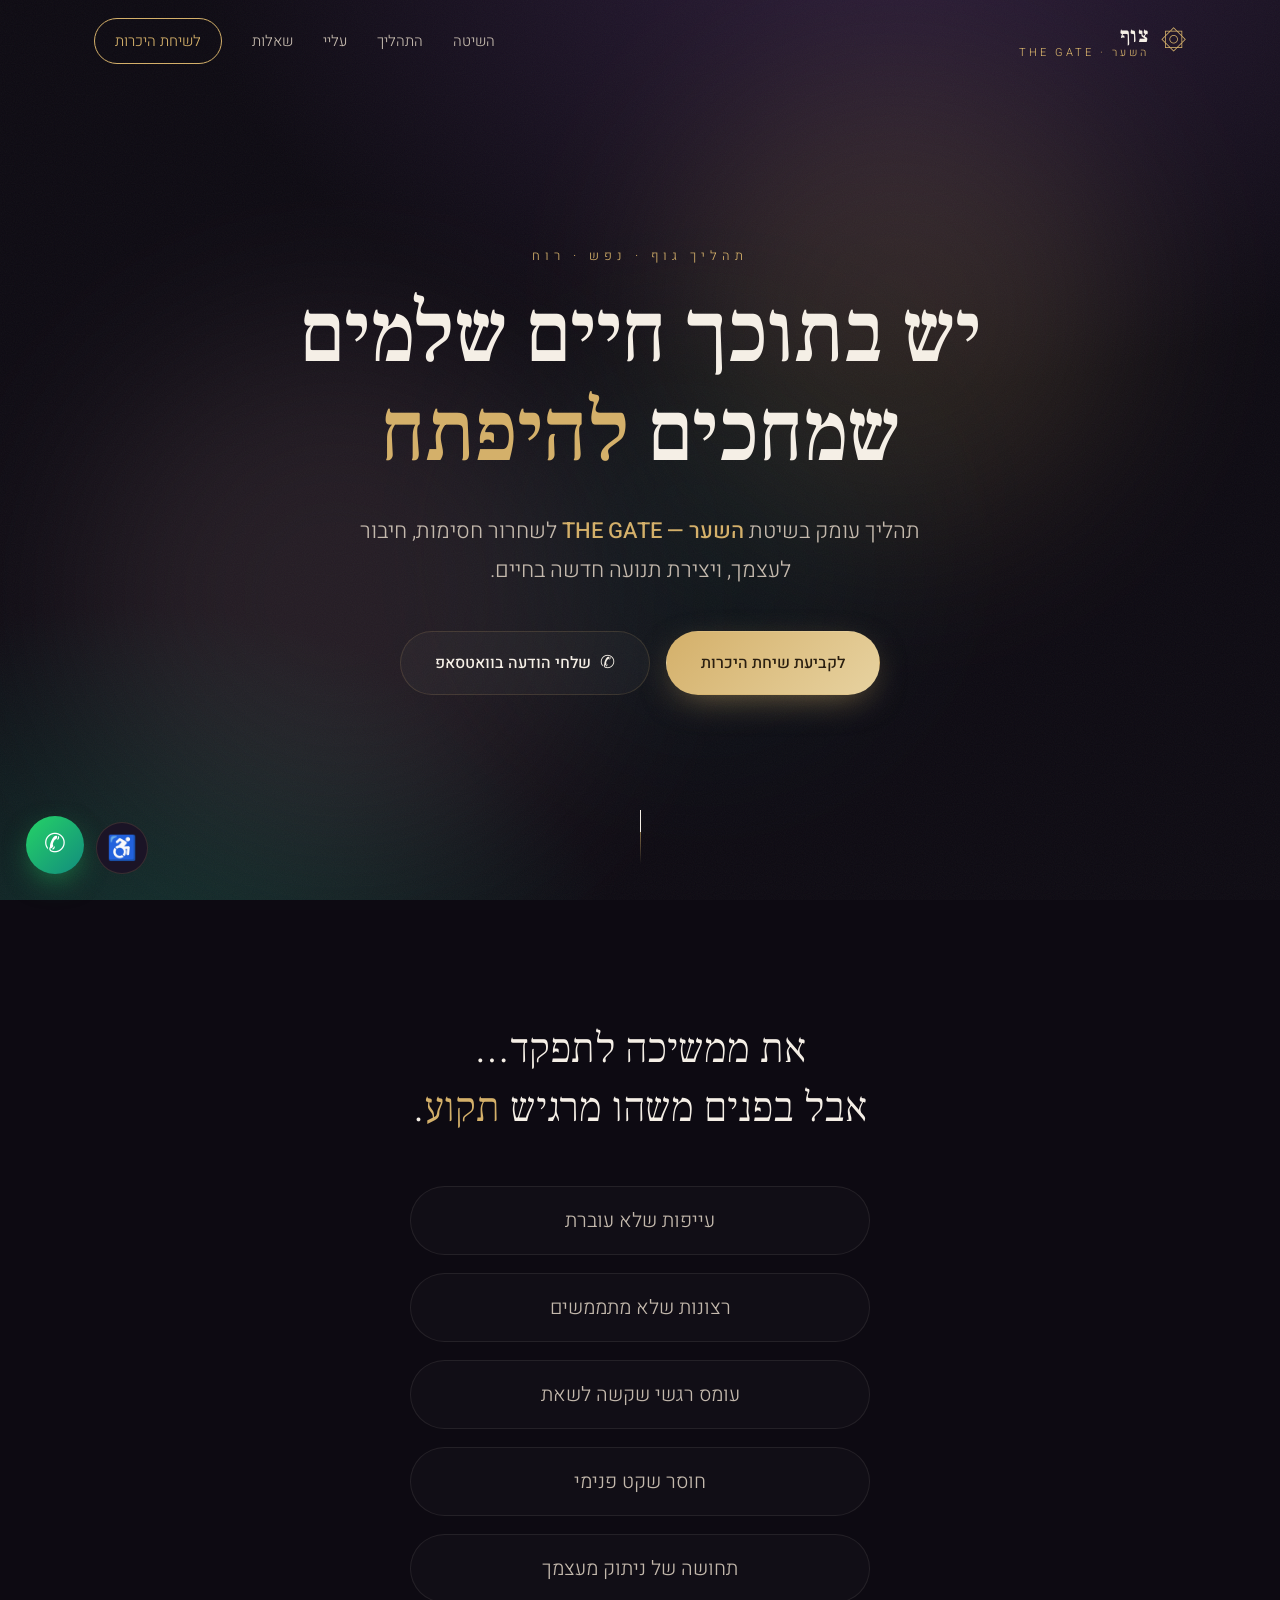
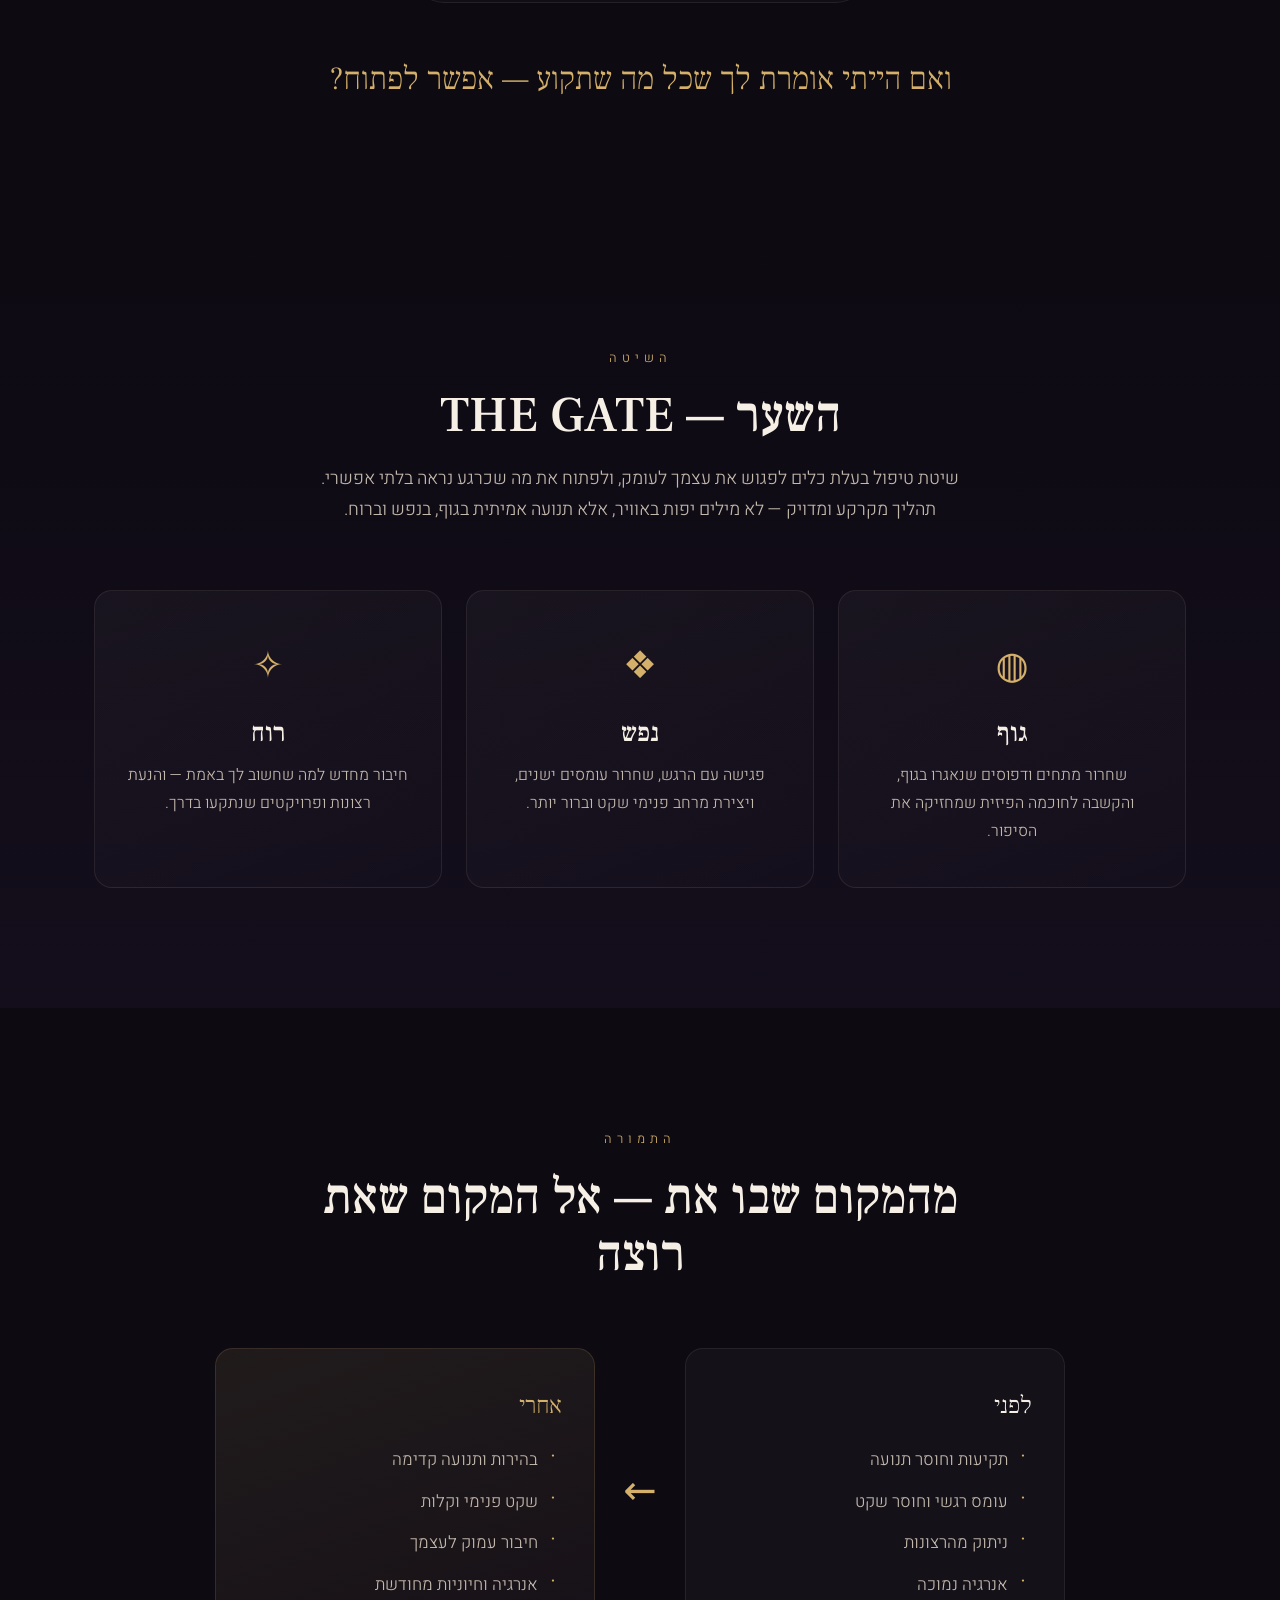
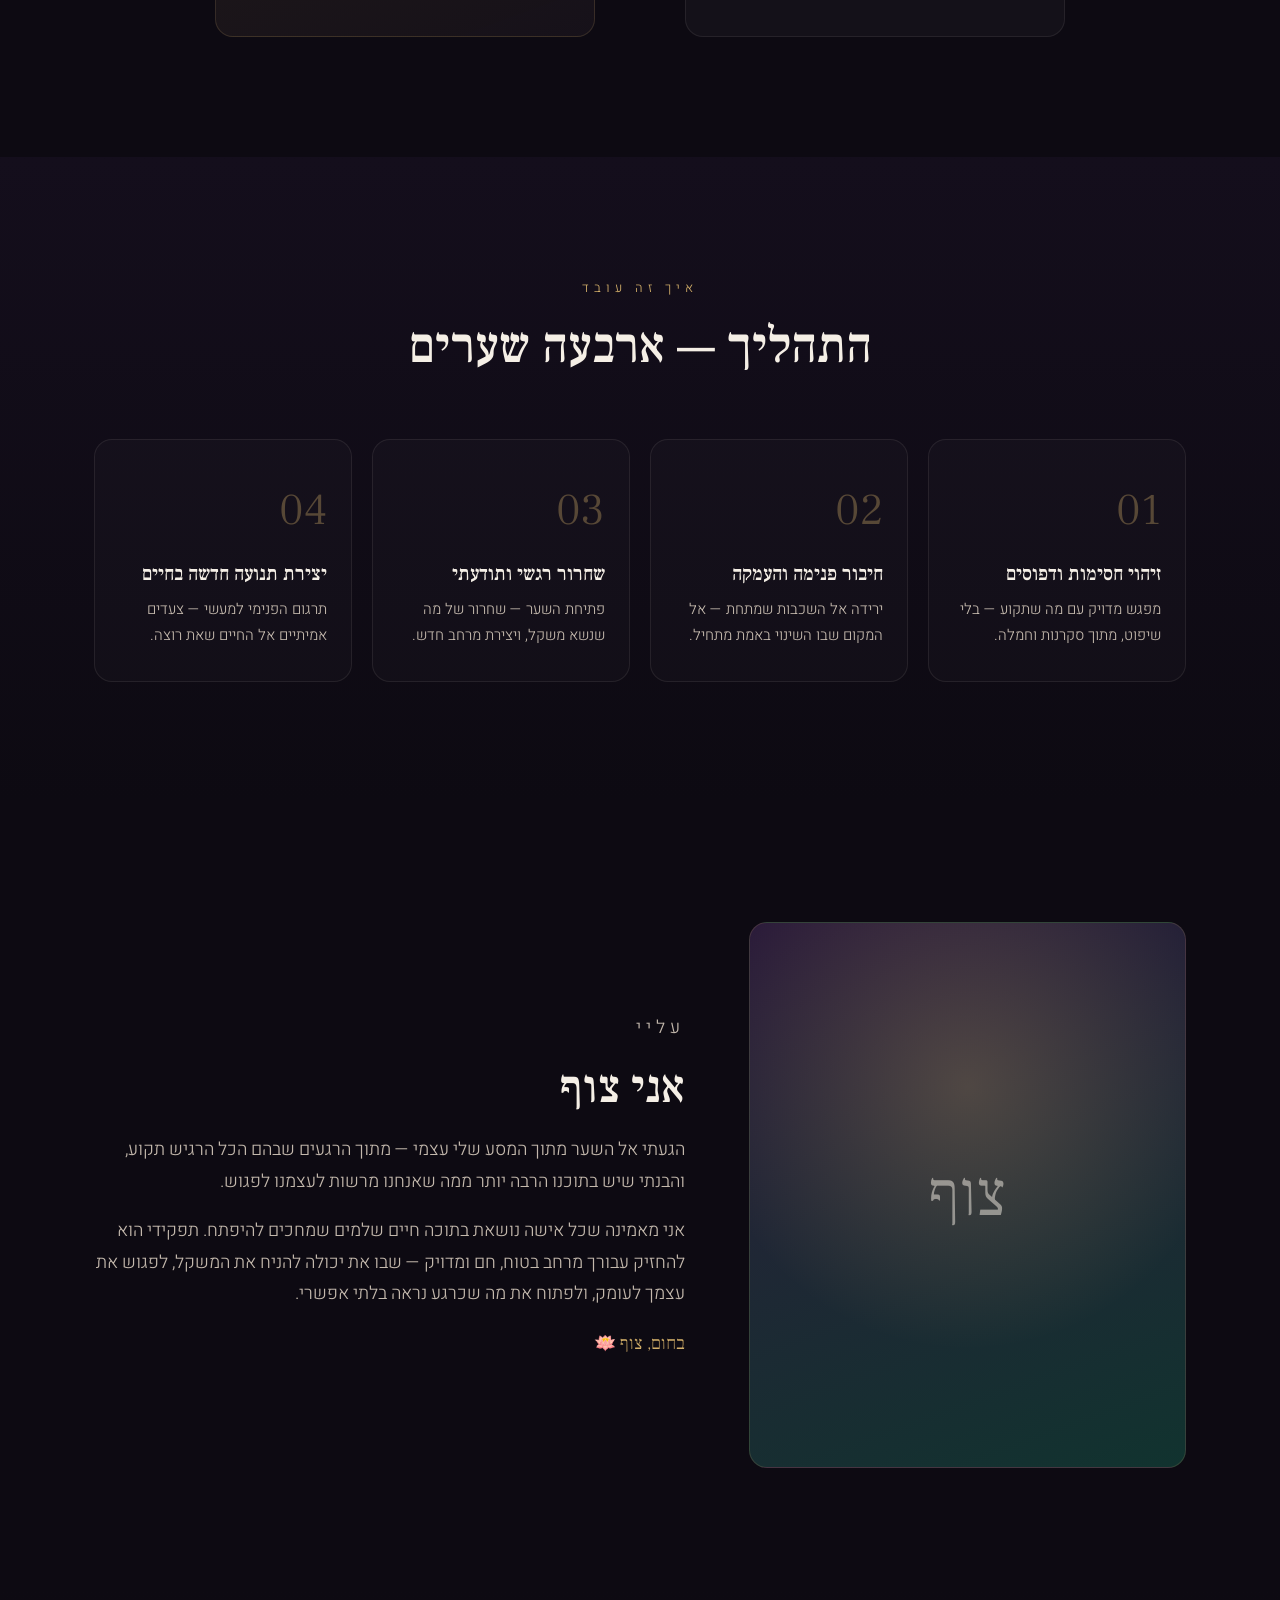
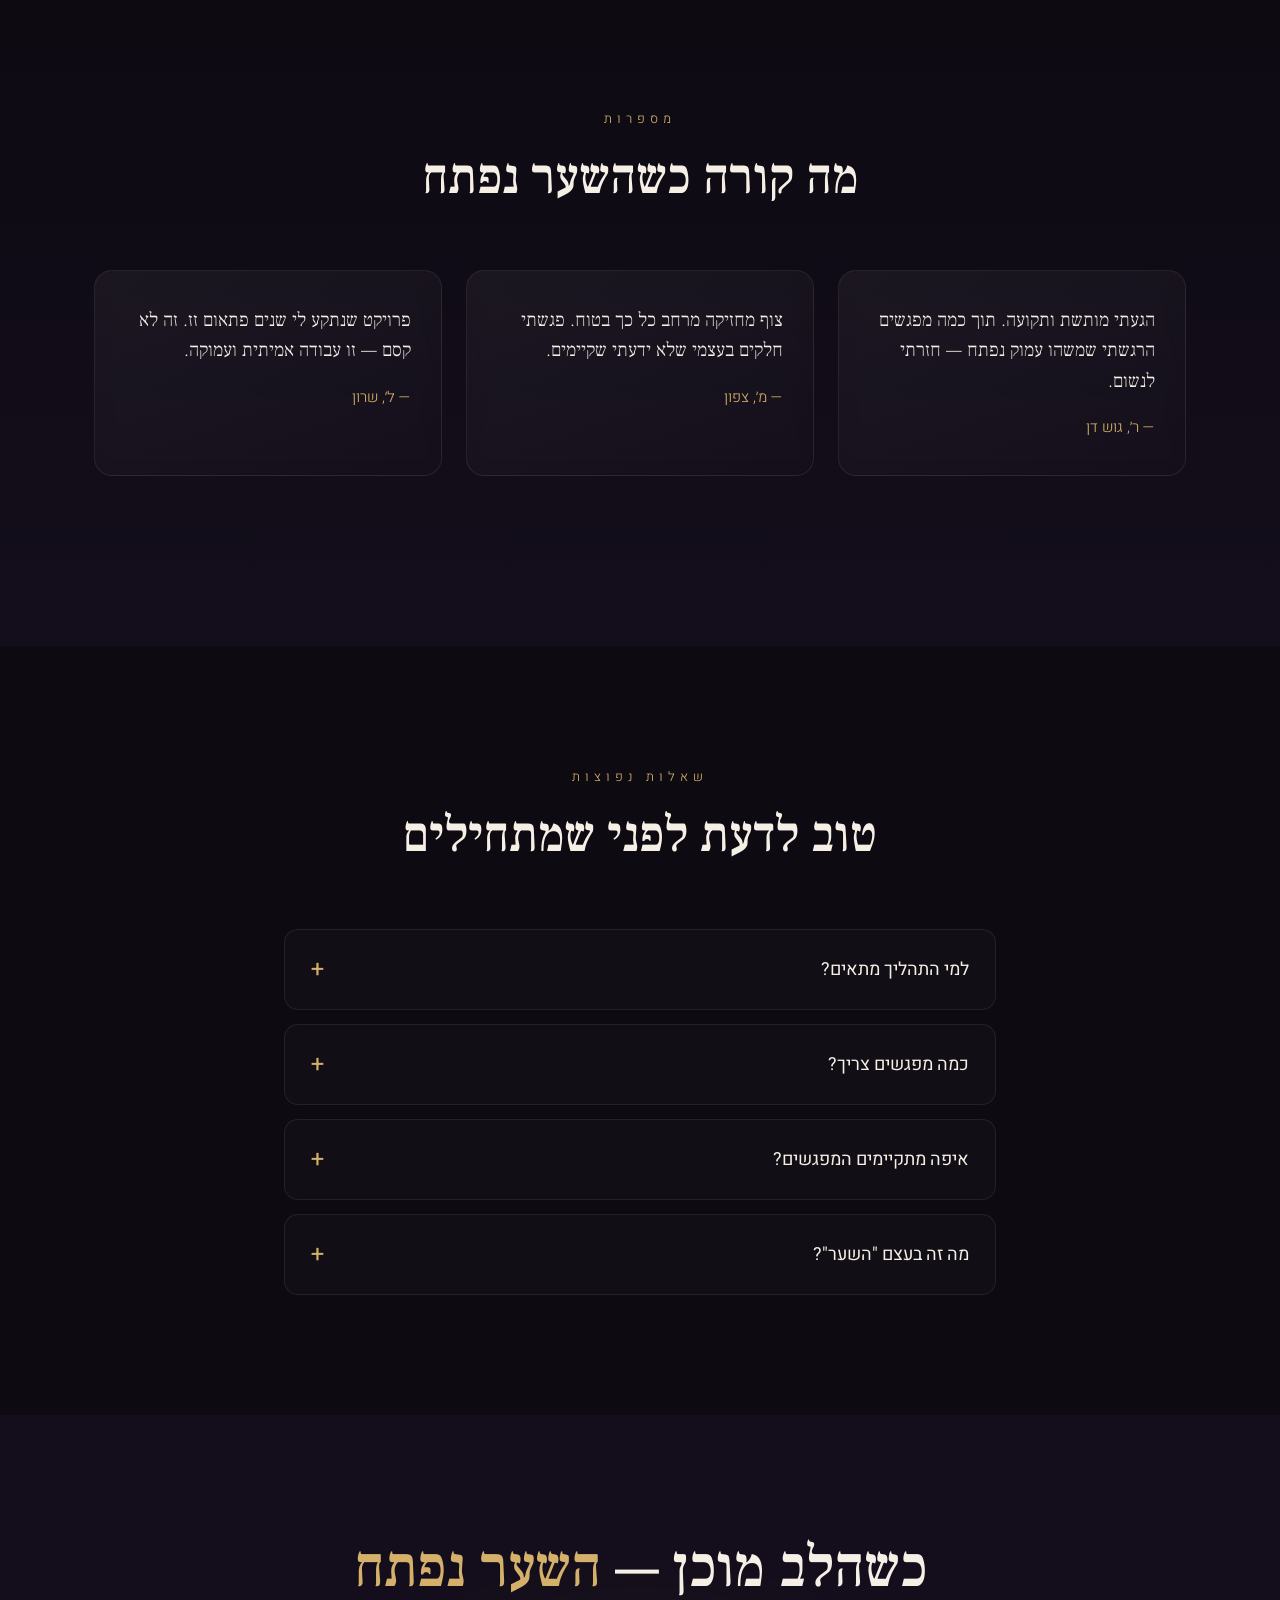
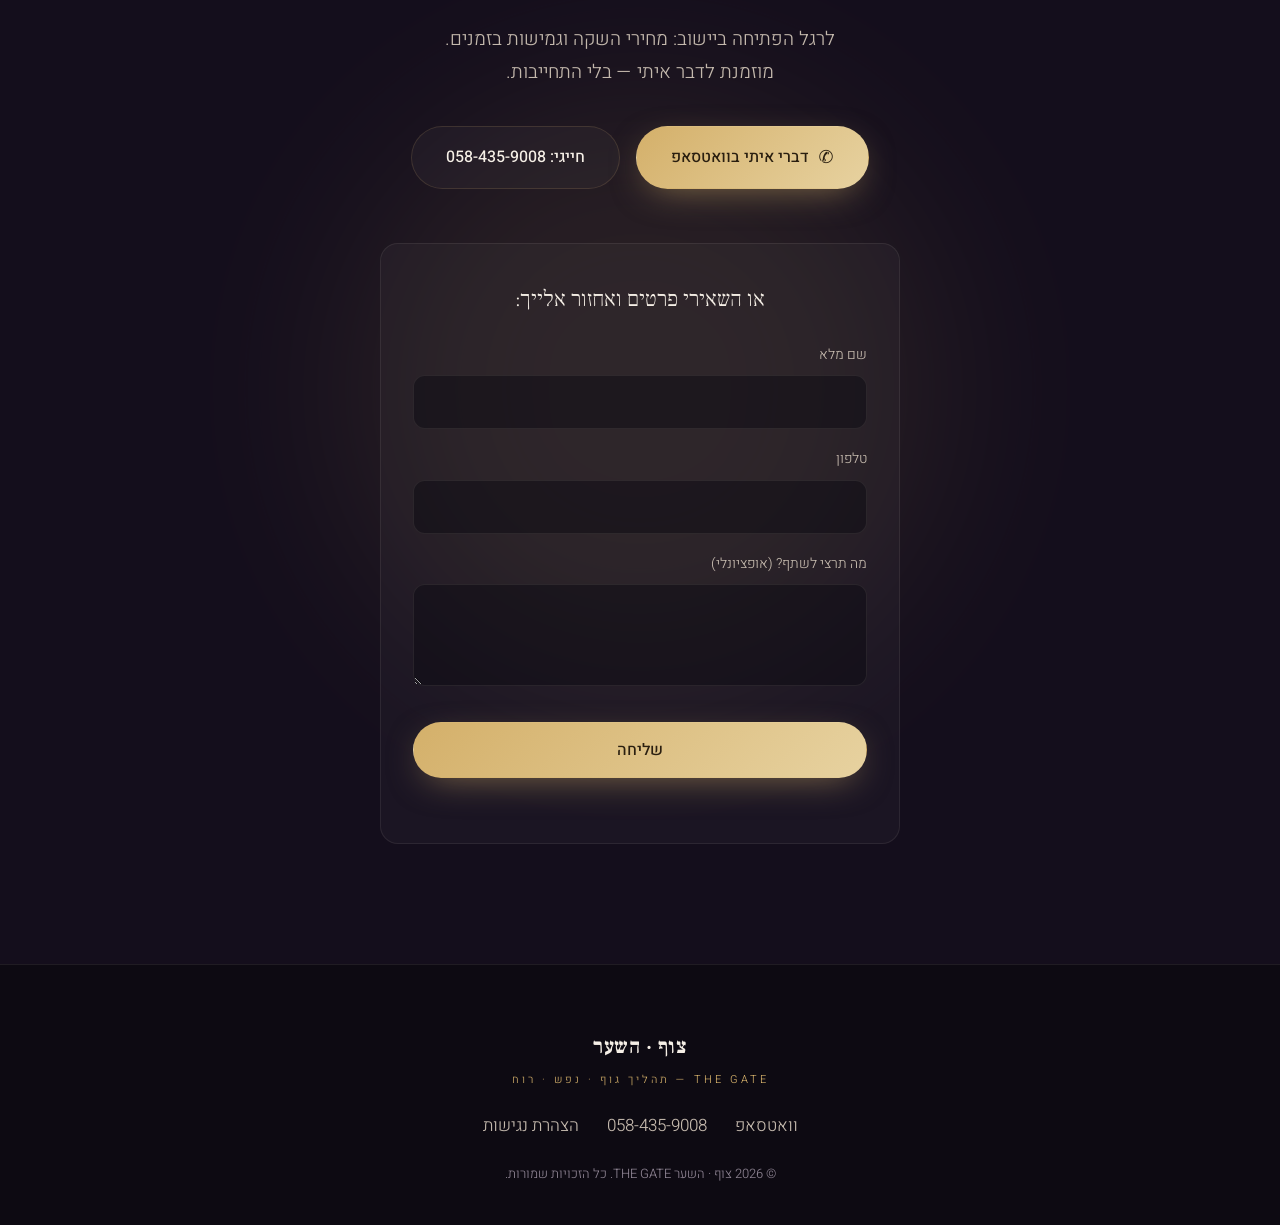
==== index.html @ a44d8801 "Initial site: צוף · השער THE GATE landing page" ====
<!DOCTYPE html>
<html lang="he" dir="rtl">
<head>
  <meta charset="UTF-8" />
  <meta name="viewport" content="width=device-width, initial-scale=1.0" />
  <title>צוף · השער THE GATE — תהליך גוף־נפש־רוח לשחרור חסימות</title>
  <meta name="description" content="צוף — מטפלת בשיטת השער THE GATE. תהליך גוף־נפש־רוח לשחרור חסימות, חיבור לעצמך ויצירת תנועה חדשה בחיים. לקביעת שיחת היכרות." />
  <meta name="theme-color" content="#0f0b14" />

  <!-- Open Graph -->
  <meta property="og:type" content="website" />
  <meta property="og:title" content="צוף · השער THE GATE" />
  <meta property="og:description" content="תהליך גוף־נפש־רוח לשחרור חסימות וחיבור לעצמך. שיטת השער THE GATE." />
  <meta property="og:locale" content="he_IL" />

  <!-- Fonts -->
  <link rel="preconnect" href="https://fonts.googleapis.com" />
  <link rel="preconnect" href="https://fonts.gstatic.com" crossorigin />
  <link href="https://fonts.googleapis.com/css2?family=Frank+Ruhl+Libre:wght@400;500;700;900&family=Heebo:wght@300;400;500;700&display=swap" rel="stylesheet" />

  <link rel="stylesheet" href="styles.css" />
</head>
<body>

  <!-- ===== Skip link (a11y) ===== -->
  <a href="#main" class="skip-link">דלג לתוכן הראשי</a>

  <!-- ===== Scroll progress ===== -->
  <div class="scroll-progress" id="scrollProgress" aria-hidden="true"></div>

  <!-- ===== Header ===== -->
  <header class="site-header" id="siteHeader">
    <div class="container header-inner">
      <a href="#hero" class="brand" aria-label="צוף · השער">
        <span class="brand-mark" aria-hidden="true">۞</span>
        <span class="brand-text">
          <span class="brand-name">צוף</span>
          <span class="brand-sub">השער · THE GATE</span>
        </span>
      </a>
      <nav class="main-nav" aria-label="ניווט ראשי">
        <a href="#method">השיטה</a>
        <a href="#process">התהליך</a>
        <a href="#about">עליי</a>
        <a href="#faq">שאלות</a>
        <a href="#contact" class="nav-cta">לשיחת היכרות</a>
      </nav>
    </div>
  </header>

  <main id="main">

    <!-- ===== 1. HERO ===== -->
    <section class="hero" id="hero">
      <div class="hero-bg" aria-hidden="true">
        <div class="glow glow-a"></div>
        <div class="glow glow-b"></div>
        <div class="glow glow-c"></div>
        <div class="grain"></div>
      </div>
      <div class="container hero-inner">
        <p class="eyebrow reveal">תהליך גוף · נפש · רוח</p>
        <h1 class="hero-title reveal" data-delay="1">
          יש בתוכך חיים שלמים<br />שמחכים <span class="accent">להיפתח</span>
        </h1>
        <p class="hero-sub reveal" data-delay="2">
          תהליך עומק בשיטת <strong>השער — THE GATE</strong>
          לשחרור חסימות, חיבור לעצמך, ויצירת תנועה חדשה בחיים.
        </p>
        <div class="hero-cta reveal" data-delay="3">
          <a href="#contact" class="btn btn-primary">לקביעת שיחת היכרות</a>
          <a href="https://wa.me/972584359008?text=%D7%94%D7%99%D7%99%20%D7%A6%D7%95%D7%A3%2C%20%D7%94%D7%92%D7%A2%D7%AA%D7%99%20%D7%93%D7%A8%D7%9A%20%D7%94%D7%90%D7%AA%D7%A8%20%D7%95%D7%90%D7%A9%D7%9E%D7%97%20%D7%9C%D7%A9%D7%9E%D7%95%D7%A2%20%D7%A2%D7%95%D7%93" class="btn btn-ghost" target="_blank" rel="noopener" aria-label="שליחת הודעה בוואטסאפ">
            <span class="wa-ico" aria-hidden="true">✆</span> שלחי הודעה בוואטסאפ
          </a>
        </div>
      </div>
      <a href="#pain" class="scroll-indicator reveal" data-delay="4" aria-label="גלול למטה">
        <span class="scroll-line"></span>
      </a>
    </section>

    <!-- ===== 2. EMOTIONAL PAIN ===== -->
    <section class="section pain" id="pain">
      <div class="container narrow">
        <p class="lead reveal">את ממשיכה לתפקד…<br />אבל בפנים משהו מרגיש <span class="accent">תקוע</span>.</p>
        <ul class="pain-list">
          <li class="reveal">עייפות שלא עוברת</li>
          <li class="reveal" data-delay="1">רצונות שלא מתממשים</li>
          <li class="reveal" data-delay="2">עומס רגשי שקשה לשאת</li>
          <li class="reveal" data-delay="3">חוסר שקט פנימי</li>
          <li class="reveal" data-delay="4">תחושה של ניתוק מעצמך</li>
        </ul>
        <p class="pain-turn reveal">
          ואם הייתי אומרת לך שכל מה שתקוע — אפשר לפתוח?
        </p>
      </div>
    </section>

    <!-- ===== 3. ABOUT THE METHOD ===== -->
    <section class="section method" id="method">
      <div class="container">
        <header class="section-head reveal">
          <p class="eyebrow">השיטה</p>
          <h2>השער — THE GATE</h2>
          <p class="section-intro">
            שיטת טיפול בעלת כלים לפגוש את עצמך לעומק, ולפתוח את מה שכרגע נראה בלתי אפשרי.
            תהליך מקרקע ומדויק — לא מילים יפות באוויר, אלא תנועה אמיתית בגוף, בנפש וברוח.
          </p>
        </header>
        <div class="cards">
          <article class="card reveal">
            <span class="card-ico" aria-hidden="true">◍</span>
            <h3>גוף</h3>
            <p>שחרור מתחים ודפוסים שנאגרו בגוף, והקשבה לחוכמה הפיזית שמחזיקה את הסיפור.</p>
          </article>
          <article class="card reveal" data-delay="1">
            <span class="card-ico" aria-hidden="true">❖</span>
            <h3>נפש</h3>
            <p>פגישה עם הרגש, שחרור עומסים ישנים, ויצירת מרחב פנימי שקט וברור יותר.</p>
          </article>
          <article class="card reveal" data-delay="2">
            <span class="card-ico" aria-hidden="true">✧</span>
            <h3>רוח</h3>
            <p>חיבור מחדש למה שחשוב לך באמת — והנעת רצונות ופרויקטים שנתקעו בדרך.</p>
          </article>
        </div>
      </div>
    </section>

    <!-- ===== 4. TRANSFORMATION ===== -->
    <section class="section transform" id="transform">
      <div class="container">
        <header class="section-head reveal">
          <p class="eyebrow">התמורה</p>
          <h2>מהמקום שבו את — אל המקום שאת רוצה</h2>
        </header>
        <div class="transform-grid">
          <div class="t-col t-before reveal">
            <p class="t-label">לפני</p>
            <ul>
              <li>תקיעות וחוסר תנועה</li>
              <li>עומס רגשי וחוסר שקט</li>
              <li>ניתוק מהרצונות</li>
              <li>אנרגיה נמוכה</li>
            </ul>
          </div>
          <div class="t-arrow reveal" data-delay="1" aria-hidden="true">←</div>
          <div class="t-col t-after reveal" data-delay="2">
            <p class="t-label">אחרי</p>
            <ul>
              <li>בהירות ותנועה קדימה</li>
              <li>שקט פנימי וקלות</li>
              <li>חיבור עמוק לעצמך</li>
              <li>אנרגיה וחיוניות מחודשת</li>
            </ul>
          </div>
        </div>
      </div>
    </section>

    <!-- ===== 5. PROCESS ===== -->
    <section class="section process" id="process">
      <div class="container">
        <header class="section-head reveal">
          <p class="eyebrow">איך זה עובד</p>
          <h2>התהליך — ארבעה שערים</h2>
        </header>
        <ol class="timeline">
          <li class="reveal">
            <span class="step-num">01</span>
            <h3>זיהוי חסימות ודפוסים</h3>
            <p>מפגש מדויק עם מה שתקוע — בלי שיפוט, מתוך סקרנות וחמלה.</p>
          </li>
          <li class="reveal" data-delay="1">
            <span class="step-num">02</span>
            <h3>חיבור פנימה והעמקה</h3>
            <p>ירידה אל השכבות שמתחת — אל המקום שבו השינוי באמת מתחיל.</p>
          </li>
          <li class="reveal" data-delay="2">
            <span class="step-num">03</span>
            <h3>שחרור רגשי ותודעתי</h3>
            <p>פתיחת השער — שחרור של מה שנשא משקל, ויצירת מרחב חדש.</p>
          </li>
          <li class="reveal" data-delay="3">
            <span class="step-num">04</span>
            <h3>יצירת תנועה חדשה בחיים</h3>
            <p>תרגום הפנימי למעשי — צעדים אמיתיים אל החיים שאת רוצה.</p>
          </li>
        </ol>
      </div>
    </section>

    <!-- ===== 6. ABOUT TZUF ===== -->
    <section class="section about" id="about">
      <div class="container about-inner">
        <div class="about-portrait reveal" aria-hidden="true">
          <!-- TODO: החליפי בתמונה אמיתית של צוף — assets/tzuf.jpg -->
          <div class="portrait-frame">
            <span class="portrait-mark">צוף</span>
          </div>
        </div>
        <div class="about-text reveal" data-delay="1">
          <p class="eyebrow">עליי</p>
          <h2>אני צוף</h2>
          <p>
            הגעתי אל השער מתוך המסע שלי עצמי — מתוך הרגעים שבהם הכל הרגיש תקוע,
            והבנתי שיש בתוכנו הרבה יותר ממה שאנחנו מרשות לעצמנו לפגוש.
          </p>
          <p>
            אני מאמינה שכל אישה נושאת בתוכה חיים שלמים שמחכים להיפתח. תפקידי הוא
            להחזיק עבורך מרחב בטוח, חם ומדויק — שבו את יכולה להניח את המשקל,
            לפגוש את עצמך לעומק, ולפתוח את מה שכרגע נראה בלתי אפשרי.
          </p>
          <p class="about-sign">בחום, צוף 🪷</p>
        </div>
      </div>
    </section>

    <!-- ===== 7. TESTIMONIALS ===== -->
    <section class="section testimonials" id="testimonials">
      <div class="container">
        <header class="section-head reveal">
          <p class="eyebrow">מספרות</p>
          <h2>מה קורה כשהשער נפתח</h2>
        </header>
        <div class="quotes">
          <figure class="quote reveal">
            <blockquote>הגעתי מותשת ותקועה. תוך כמה מפגשים הרגשתי שמשהו עמוק נפתח — חזרתי לנשום.</blockquote>
            <figcaption>— ר׳, גוש דן</figcaption>
          </figure>
          <figure class="quote reveal" data-delay="1">
            <blockquote>צוף מחזיקה מרחב כל כך בטוח. פגשתי חלקים בעצמי שלא ידעתי שקיימים.</blockquote>
            <figcaption>— מ׳, צפון</figcaption>
          </figure>
          <figure class="quote reveal" data-delay="2">
            <blockquote>פרויקט שנתקע לי שנים פתאום זז. זה לא קסם — זו עבודה אמיתית ועמוקה.</blockquote>
            <figcaption>— ל׳, שרון</figcaption>
          </figure>
        </div>
        <p class="quotes-note reveal">* המלצות לדוגמה — יוחלפו בהמלצות אמיתיות של מטופלות.</p>
      </div>
    </section>

    <!-- ===== 8. FAQ ===== -->
    <section class="section faq" id="faq">
      <div class="container narrow">
        <header class="section-head reveal">
          <p class="eyebrow">שאלות נפוצות</p>
          <h2>טוב לדעת לפני שמתחילים</h2>
        </header>
        <div class="accordion">
          <div class="acc-item reveal">
            <button class="acc-head" aria-expanded="false">
              <span>למי התהליך מתאים?</span><span class="acc-ico" aria-hidden="true">+</span>
            </button>
            <div class="acc-body"><p>לכל אישה שמרגישה תקועה, עייפה או מנותקת מעצמה, ומבקשת תנועה אמיתית — בלי קשר לניסיון קודם בטיפול.</p></div>
          </div>
          <div class="acc-item reveal" data-delay="1">
            <button class="acc-head" aria-expanded="false">
              <span>כמה מפגשים צריך?</span><span class="acc-ico" aria-hidden="true">+</span>
            </button>
            <div class="acc-body"><p>זה אישי. נתחיל בשיחת היכרות, ונבנה יחד תהליך שמתאים בדיוק לך — לקצב שלך ולמה שאת מביאה.</p></div>
          </div>
          <div class="acc-item reveal" data-delay="2">
            <button class="acc-head" aria-expanded="false">
              <span>איפה מתקיימים המפגשים?</span><span class="acc-ico" aria-hidden="true">+</span>
            </button>
            <div class="acc-body"><p>המפגשים מתקיימים במרחב מוגן ונעים. לרגל הפתיחה ביישוב — מחירי השקה וגמישות בזמנים. דברי איתי לפרטים.</p></div>
          </div>
          <div class="acc-item reveal" data-delay="3">
            <button class="acc-head" aria-expanded="false">
              <span>מה זה בעצם "השער"?</span><span class="acc-ico" aria-hidden="true">+</span>
            </button>
            <div class="acc-body"><p>שיטה משולבת גוף־נפש־רוח, עם כלים לשחרור חסימות ולחיבור עמוק לעצמך. תהליך מקרקע — לא רוחניות מרחפת, אלא עבודה אמיתית.</p></div>
          </div>
        </div>
      </div>
    </section>

    <!-- ===== 9. FINAL CTA + CONTACT ===== -->
    <section class="section final-cta" id="contact">
      <div class="cta-bg" aria-hidden="true"><div class="glow glow-d"></div></div>
      <div class="container narrow cta-inner">
        <h2 class="reveal">כשהלב מוכן — <span class="accent">השער נפתח</span></h2>
        <p class="reveal" data-delay="1">
          לרגל הפתיחה ביישוב: מחירי השקה וגמישות בזמנים.<br />מוזמנת לדבר איתי — בלי התחייבות.
        </p>

        <div class="cta-actions reveal" data-delay="2">
          <a href="https://wa.me/972584359008?text=%D7%94%D7%99%D7%99%20%D7%A6%D7%95%D7%A3%2C%20%D7%90%D7%A9%D7%9E%D7%97%20%D7%9C%D7%A9%D7%9E%D7%95%D7%A2%20%D7%A2%D7%95%D7%93%20%D7%A2%D7%9C%20%D7%94%D7%AA%D7%94%D7%9C%D7%99%D7%9A" class="btn btn-primary" target="_blank" rel="noopener">
            <span class="wa-ico" aria-hidden="true">✆</span> דברי איתי בוואטסאפ
          </a>
          <a href="tel:+972584359008" class="btn btn-ghost">חייגי: 058-435-9008</a>
        </div>

        <form class="contact-form reveal" data-delay="3" id="contactForm"
              action="https://formspree.io/f/REPLACE_WITH_FORM_ID" method="POST">
          <p class="form-title">או השאירי פרטים ואחזור אלייך:</p>
          <div class="field">
            <label for="cf-name">שם מלא</label>
            <input type="text" id="cf-name" name="name" required autocomplete="name" />
          </div>
          <div class="field">
            <label for="cf-phone">טלפון</label>
            <input type="tel" id="cf-phone" name="phone" required autocomplete="tel" inputmode="tel" />
          </div>
          <div class="field">
            <label for="cf-msg">מה תרצי לשתף? (אופציונלי)</label>
            <textarea id="cf-msg" name="message" rows="3"></textarea>
          </div>
          <input type="hidden" name="_subject" value="פנייה חדשה מאתר השער · THE GATE" />
          <button type="submit" class="btn btn-primary btn-block">שליחה</button>
          <p class="form-status" id="formStatus" role="status" aria-live="polite"></p>
        </form>
      </div>
    </section>

  </main>

  <!-- ===== 10. FOOTER ===== -->
  <footer class="site-footer">
    <div class="container footer-inner">
      <div class="footer-brand">
        <span class="brand-name">צוף · השער</span>
        <span class="brand-sub">THE GATE — תהליך גוף · נפש · רוח</span>
      </div>
      <div class="footer-links">
        <a href="https://wa.me/972584359008" target="_blank" rel="noopener">וואטסאפ</a>
        <a href="tel:+972584359008">058-435-9008</a>
        <a href="accessibility.html">הצהרת נגישות</a>
      </div>
      <p class="footer-copy">© <span id="year"></span> צוף · השער THE GATE. כל הזכויות שמורות.</p>
    </div>
  </footer>

  <!-- ===== Floating WhatsApp ===== -->
  <a href="https://wa.me/972584359008?text=%D7%94%D7%99%D7%99%20%D7%A6%D7%95%D7%A3" class="wa-float" target="_blank" rel="noopener" aria-label="שליחת הודעה בוואטסאפ">
    <span aria-hidden="true">✆</span>
  </a>

  <!-- ===== Accessibility widget ===== -->
  <button class="a11y-toggle" id="a11yToggle" aria-label="פתיחת תפריט נגישות" aria-expanded="false">
    <span aria-hidden="true">♿</span>
  </button>
  <div class="a11y-panel" id="a11yPanel" role="dialog" aria-label="תפריט נגישות" aria-modal="false" hidden>
    <h2 class="a11y-title">תפריט נגישות</h2>
    <div class="a11y-grid">
      <button data-a11y="font-up">הגדלת טקסט A+</button>
      <button data-a11y="font-down">הקטנת טקסט A-</button>
      <button data-a11y="contrast">ניגודיות גבוהה</button>
      <button data-a11y="links">הדגשת קישורים</button>
      <button data-a11y="readable">גופן קריא</button>
      <button data-a11y="stop-motion">עצירת אנימציות</button>
      <button data-a11y="reset" class="a11y-reset">איפוס</button>
    </div>
    <a href="accessibility.html" class="a11y-statement">להצהרת הנגישות המלאה →</a>
  </div>

  <script src="script.js" defer></script>
</body>
</html>
---- styles.css ----
/* ============================================================
   צוף · השער THE GATE — Premium feminine deep luxury
   ============================================================ */

:root {
  /* Deep calming palette */
  --bg-0: #0d0a12;
  --bg-1: #140e1c;
  --bg-2: #1b1426;
  --plum: #2c1c3a;
  --teal: #11332f;
  --teal-2: #1a4a43;
  --gold: #d4b06a;
  --gold-soft: #e7d2a0;
  --rose: #c9a0a6;
  --cream: #f5efe6;
  --cream-dim: #c4b9ad;
  --muted: #8d8392;
  --line: rgba(212, 176, 106, .16);
  --line-soft: rgba(245, 239, 230, .08);

  --font-display: 'Frank Ruhl Libre', Georgia, serif;
  --font-body: 'Heebo', system-ui, sans-serif;

  --maxw: 1140px;
  --radius: 18px;
  --ease: cubic-bezier(.22, .61, .36, 1);

  --fs-scale: 1; /* a11y font scaling */
}

* { margin: 0; padding: 0; box-sizing: border-box; }

html { scroll-behavior: smooth; }

body {
  font-family: var(--font-body);
  background: var(--bg-0);
  color: var(--cream);
  line-height: 1.75;
  font-size: calc(17px * var(--fs-scale));
  font-weight: 300;
  overflow-x: hidden;
  -webkit-font-smoothing: antialiased;
}

img { max-width: 100%; display: block; }
a { color: inherit; text-decoration: none; }

h1, h2, h3 { font-family: var(--font-display); font-weight: 500; line-height: 1.15; }

.container { width: 100%; max-width: var(--maxw); margin: 0 auto; padding: 0 24px; }
.container.narrow { max-width: 760px; }

.accent { color: var(--gold); }

/* ---------- Skip link ---------- */
.skip-link {
  position: fixed; right: 16px; top: -60px; z-index: 999;
  background: var(--gold); color: var(--bg-0); padding: 10px 18px;
  border-radius: 8px; font-weight: 500; transition: top .25s var(--ease);
}
.skip-link:focus { top: 16px; }

/* ---------- Scroll progress ---------- */
.scroll-progress {
  position: fixed; top: 0; right: 0; height: 3px; width: 0;
  background: linear-gradient(90deg, var(--gold), var(--rose));
  z-index: 200; transition: width .1s linear;
}

/* ---------- Header ---------- */
.site-header {
  position: fixed; inset: 0 0 auto 0; z-index: 150;
  padding: 18px 0; transition: background .4s var(--ease), padding .4s var(--ease), border-color .4s;
  border-bottom: 1px solid transparent;
}
.site-header.scrolled {
  background: rgba(13, 10, 18, .82);
  backdrop-filter: blur(14px);
  border-bottom: 1px solid var(--line-soft);
  padding: 12px 0;
}
.header-inner { display: flex; align-items: center; justify-content: space-between; }
.brand { display: flex; align-items: center; gap: 12px; }
.brand-mark { font-size: 26px; color: var(--gold); }
.brand-text { display: flex; flex-direction: column; line-height: 1.1; }
.brand-name { font-family: var(--font-display); font-size: 21px; font-weight: 700; letter-spacing: .5px; }
.brand-sub { font-size: 11px; letter-spacing: 3px; color: var(--gold); text-transform: uppercase; }
.main-nav { display: flex; align-items: center; gap: 30px; }
.main-nav a { font-size: 15px; color: var(--cream-dim); transition: color .25s; }
.main-nav a:hover { color: var(--cream); }
.main-nav .nav-cta {
  border: 1px solid var(--gold); color: var(--gold);
  padding: 9px 20px; border-radius: 100px; transition: all .3s var(--ease);
}
.main-nav .nav-cta:hover { background: var(--gold); color: var(--bg-0); }

/* ---------- Buttons ---------- */
.btn {
  display: inline-flex; align-items: center; justify-content: center; gap: 9px;
  padding: 15px 34px; border-radius: 100px; font-family: var(--font-body);
  font-size: 16px; font-weight: 500; cursor: pointer; border: 1px solid transparent;
  transition: transform .3s var(--ease), box-shadow .3s var(--ease), background .3s, color .3s;
}
.btn-primary {
  background: linear-gradient(135deg, var(--gold), var(--gold-soft));
  color: #2a1f10; box-shadow: 0 10px 36px -12px rgba(212, 176, 106, .6);
}
.btn-primary:hover { transform: translateY(-3px); box-shadow: 0 18px 46px -12px rgba(212, 176, 106, .75); }
.btn-ghost { border-color: var(--line); color: var(--cream); background: rgba(245, 239, 230, .03); }
.btn-ghost:hover { border-color: var(--gold); color: var(--gold); transform: translateY(-3px); }
.btn-block { width: 100%; margin-top: 8px; }
.wa-ico { font-size: 18px; }

/* ---------- Reveal animation ---------- */
.reveal { opacity: 0; transform: translateY(32px); transition: opacity .9s var(--ease), transform .9s var(--ease); }
.reveal.in { opacity: 1; transform: none; }
.reveal[data-delay="1"] { transition-delay: .12s; }
.reveal[data-delay="2"] { transition-delay: .24s; }
.reveal[data-delay="3"] { transition-delay: .36s; }
.reveal[data-delay="4"] { transition-delay: .48s; }

/* ---------- Sections base ---------- */
.section { padding: 120px 0; position: relative; }
.section-head { text-align: center; max-width: 680px; margin: 0 auto 64px; }
.eyebrow {
  font-size: 13px; letter-spacing: 5px; text-transform: uppercase;
  color: var(--gold); margin-bottom: 18px;
}
.section-head h2 { font-size: clamp(30px, 4.5vw, 50px); margin-bottom: 18px; }
.section-intro, .section-head .section-intro { color: var(--cream-dim); font-size: 18px; }

/* ============================================================
   HERO
   ============================================================ */
.hero {
  min-height: 100vh; display: flex; flex-direction: column;
  align-items: center; justify-content: center; text-align: center;
  position: relative; overflow: hidden; padding: 120px 0 80px;
}
.hero-bg { position: absolute; inset: 0; z-index: 0;
  background:
    radial-gradient(1200px 800px at 70% -10%, var(--plum), transparent 60%),
    radial-gradient(900px 700px at 10% 110%, var(--teal), transparent 55%),
    var(--bg-0);
}
.glow { position: absolute; border-radius: 50%; filter: blur(90px); opacity: .5; }
.glow-a { width: 460px; height: 460px; background: var(--gold); top: 8%; right: 12%; opacity: .14; animation: float 14s var(--ease) infinite; }
.glow-b { width: 520px; height: 520px; background: var(--rose); bottom: 5%; left: 6%; opacity: .12; animation: float 18s var(--ease) infinite reverse; }
.glow-c { width: 380px; height: 380px; background: var(--teal-2); top: 40%; left: 40%; opacity: .18; animation: float 22s var(--ease) infinite; }
.glow-d { width: 600px; height: 600px; background: var(--gold); top: 50%; left: 50%; transform: translate(-50%,-50%); opacity: .1; }
@keyframes float {
  0%,100% { transform: translate(0,0) scale(1); }
  50% { transform: translate(40px,-30px) scale(1.08); }
}
.grain {
  position: absolute; inset: 0; opacity: .045; pointer-events: none;
  background-image: url("data:image/svg+xml,%3Csvg xmlns='http://www.w3.org/2000/svg' width='120' height='120'%3E%3Cfilter id='n'%3E%3CfeTurbulence type='fractalNoise' baseFrequency='.9' numOctaves='3'/%3E%3C/filter%3E%3Crect width='100%25' height='100%25' filter='url(%23n)'/%3E%3C/svg%3E");
}
.hero-inner { position: relative; z-index: 1; }
.hero-title { font-size: clamp(38px, 7vw, 86px); font-weight: 500; margin-bottom: 28px; letter-spacing: -.5px; }
.hero-sub { font-size: clamp(17px, 2.2vw, 22px); color: var(--cream-dim); max-width: 620px; margin: 0 auto 42px; }
.hero-sub strong { color: var(--gold); font-weight: 500; }
.hero-cta { display: flex; gap: 16px; justify-content: center; flex-wrap: wrap; }
.scroll-indicator { position: absolute; bottom: 36px; left: 50%; transform: translateX(-50%); z-index: 1; }
.scroll-line { display: block; width: 1px; height: 54px; background: linear-gradient(var(--gold), transparent); position: relative; overflow: hidden; }
.scroll-line::after { content:''; position:absolute; top:0; left:0; width:100%; height:40%; background: var(--cream); animation: scrolldot 2.2s var(--ease) infinite; }
@keyframes scrolldot { 0%{ transform: translateY(-100%);} 100%{ transform: translateY(250%);} }

/* ============================================================
   PAIN
   ============================================================ */
.pain { text-align: center; }
.pain .lead { font-family: var(--font-display); font-size: clamp(26px, 4vw, 42px); line-height: 1.4; margin-bottom: 48px; }
.pain-list { list-style: none; display: flex; flex-direction: column; gap: 18px; max-width: 460px; margin: 0 auto 48px; }
.pain-list li {
  font-size: 20px; color: var(--cream-dim); padding: 16px 24px;
  border: 1px solid var(--line-soft); border-radius: 100px;
  background: rgba(245,239,230,.02);
}
.pain-turn { font-family: var(--font-display); font-size: clamp(22px, 3.2vw, 32px); color: var(--gold); }

/* ============================================================
   METHOD — cards
   ============================================================ */
.method { background: linear-gradient(180deg, var(--bg-0), var(--bg-1)); }
.cards { display: grid; grid-template-columns: repeat(3, 1fr); gap: 24px; }
.card {
  background: linear-gradient(160deg, rgba(245,239,230,.04), rgba(245,239,230,.01));
  border: 1px solid var(--line-soft); border-radius: var(--radius);
  padding: 42px 32px; text-align: center; transition: transform .4s var(--ease), border-color .4s;
}
.card:hover { transform: translateY(-8px); border-color: var(--line); }
.card-ico { font-size: 38px; color: var(--gold); display: block; margin-bottom: 20px; }
.card h3 { font-size: 26px; margin-bottom: 12px; }
.card p { color: var(--cream-dim); font-size: 16px; }

/* ============================================================
   TRANSFORM
   ============================================================ */
.transform-grid { display: flex; align-items: center; justify-content: center; gap: 28px; flex-wrap: wrap; }
.t-col { flex: 1 1 300px; max-width: 380px; border-radius: var(--radius); padding: 36px 32px; border: 1px solid var(--line-soft); }
.t-before { background: rgba(141,131,146,.06); }
.t-after { background: linear-gradient(160deg, rgba(212,176,106,.1), rgba(201,160,166,.05)); border-color: var(--line); }
.t-label { font-family: var(--font-display); font-size: 24px; margin-bottom: 18px; }
.t-after .t-label { color: var(--gold); }
.t-col ul { list-style: none; display: flex; flex-direction: column; gap: 12px; }
.t-col li { color: var(--cream-dim); padding-right: 24px; position: relative; }
.t-col li::before { content: '·'; position: absolute; right: 6px; color: var(--gold); font-size: 24px; line-height: 1; }
.t-arrow { font-size: 40px; color: var(--gold); transform: rotate(0); }

/* ============================================================
   PROCESS — timeline
   ============================================================ */
.process { background: linear-gradient(180deg, var(--bg-1), var(--bg-0)); }
.timeline { list-style: none; display: grid; grid-template-columns: repeat(4, 1fr); gap: 20px; counter-reset: step; }
.timeline li {
  position: relative; padding: 32px 24px; border-radius: var(--radius);
  background: rgba(245,239,230,.02); border: 1px solid var(--line-soft);
}
.step-num { font-family: var(--font-display); font-size: 44px; color: var(--gold); opacity: .35; display: block; margin-bottom: 14px; }
.timeline h3 { font-size: 20px; margin-bottom: 10px; }
.timeline p { color: var(--cream-dim); font-size: 15px; }

/* ============================================================
   ABOUT
   ============================================================ */
.about-inner { display: grid; grid-template-columns: .85fr 1.15fr; gap: 64px; align-items: center; }
.portrait-frame {
  aspect-ratio: 4/5; border-radius: var(--radius); overflow: hidden;
  background: linear-gradient(160deg, var(--plum), var(--teal));
  border: 1px solid var(--line); display: flex; align-items: center; justify-content: center;
  position: relative;
}
.portrait-frame::after { content:''; position:absolute; inset:0; background: radial-gradient(circle at 50% 30%, rgba(212,176,106,.25), transparent 60%); }
.portrait-mark { font-family: var(--font-display); font-size: 64px; color: rgba(245,239,230,.5); position: relative; z-index: 1; }
.about-text h2 { font-size: clamp(30px, 4vw, 46px); margin: 6px 0 20px; }
.about-text p { color: var(--cream-dim); margin-bottom: 18px; font-size: 18px; }
.about-sign { font-family: var(--font-display); color: var(--gold) !important; font-size: 22px; }

/* ============================================================
   TESTIMONIALS
   ============================================================ */
.testimonials { background: linear-gradient(180deg, var(--bg-0), var(--bg-1)); }
.quotes { display: grid; grid-template-columns: repeat(3, 1fr); gap: 24px; }
.quote {
  background: linear-gradient(160deg, rgba(245,239,230,.05), rgba(245,239,230,.01));
  backdrop-filter: blur(8px);
  border: 1px solid var(--line-soft); border-radius: var(--radius); padding: 34px 30px;
}
.quote blockquote { font-family: var(--font-display); font-size: 19px; line-height: 1.6; margin-bottom: 18px; }
.quote figcaption { color: var(--gold); font-size: 15px; }
.quotes-note { text-align: center; margin-top: 28px; color: var(--muted); font-size: 13px; }

/* ============================================================
   FAQ
   ============================================================ */
.accordion { display: flex; flex-direction: column; gap: 14px; }
.acc-item { border: 1px solid var(--line-soft); border-radius: 14px; overflow: hidden; background: rgba(245,239,230,.02); }
.acc-head {
  width: 100%; display: flex; justify-content: space-between; align-items: center; gap: 16px;
  padding: 22px 26px; background: none; border: none; color: var(--cream);
  font-family: var(--font-body); font-size: 18px; font-weight: 400; cursor: pointer; text-align: right;
}
.acc-ico { font-size: 24px; color: var(--gold); transition: transform .35s var(--ease); flex-shrink: 0; }
.acc-item.open .acc-ico { transform: rotate(45deg); }
.acc-body { max-height: 0; overflow: hidden; transition: max-height .4s var(--ease); }
.acc-body p { padding: 0 26px 24px; color: var(--cream-dim); }

/* ============================================================
   FINAL CTA
   ============================================================ */
.final-cta { text-align: center; overflow: hidden; background: var(--bg-1); }
.cta-bg { position: absolute; inset: 0; z-index: 0; }
.cta-inner { position: relative; z-index: 1; }
.final-cta h2 { font-size: clamp(32px, 5vw, 58px); margin-bottom: 22px; }
.final-cta > .container > p, .cta-inner > p { color: var(--cream-dim); font-size: 19px; margin-bottom: 36px; }
.cta-actions { display: flex; gap: 16px; justify-content: center; flex-wrap: wrap; margin-bottom: 54px; }

/* Contact form */
.contact-form {
  max-width: 520px; margin: 0 auto; text-align: right;
  background: rgba(245,239,230,.03); border: 1px solid var(--line-soft);
  border-radius: var(--radius); padding: 36px 32px;
}
.form-title { font-family: var(--font-display); font-size: 22px; margin-bottom: 24px; text-align: center; }
.field { margin-bottom: 18px; }
.field label { display: block; font-size: 14px; color: var(--cream-dim); margin-bottom: 8px; }
.field input, .field textarea {
  width: 100%; padding: 14px 16px; border-radius: 12px;
  background: rgba(13,10,18,.5); border: 1px solid var(--line-soft); color: var(--cream);
  font-family: var(--font-body); font-size: 16px; transition: border-color .25s;
}
.field input:focus, .field textarea:focus { outline: none; border-color: var(--gold); }
.field textarea { resize: vertical; }
.form-status { text-align: center; margin-top: 14px; font-size: 15px; min-height: 1em; }
.form-status.ok { color: var(--gold-soft); }
.form-status.err { color: var(--rose); }

/* ============================================================
   FOOTER
   ============================================================ */
.site-footer { padding: 64px 0 40px; border-top: 1px solid var(--line-soft); background: var(--bg-0); }
.footer-inner { display: flex; flex-direction: column; align-items: center; gap: 22px; text-align: center; }
.footer-brand { display: flex; flex-direction: column; gap: 4px; }
.footer-links { display: flex; gap: 28px; flex-wrap: wrap; justify-content: center; }
.footer-links a { color: var(--cream-dim); transition: color .25s; }
.footer-links a:hover { color: var(--gold); }
.footer-copy { color: var(--muted); font-size: 13px; }

/* ============================================================
   Floating WhatsApp
   ============================================================ */
.wa-float {
  position: fixed; bottom: 26px; left: 26px; z-index: 160;
  width: 58px; height: 58px; border-radius: 50%;
  background: linear-gradient(135deg, #25d366, #128c7e); color: #fff;
  display: flex; align-items: center; justify-content: center; font-size: 26px;
  box-shadow: 0 10px 30px -8px rgba(37,211,102,.6);
  transition: transform .3s var(--ease);
  animation: wa-pulse 2.6s ease-in-out infinite;
}
.wa-float:hover { transform: scale(1.1); }
@keyframes wa-pulse { 0%,100%{ box-shadow: 0 10px 30px -8px rgba(37,211,102,.6);} 50%{ box-shadow: 0 10px 40px -4px rgba(37,211,102,.9);} }

/* ============================================================
   Accessibility widget
   ============================================================ */
.a11y-toggle {
  position: fixed; bottom: 26px; left: 96px; z-index: 160;
  width: 52px; height: 52px; border-radius: 50%; border: 1px solid var(--line);
  background: var(--bg-2); color: var(--gold); font-size: 24px; cursor: pointer;
  transition: transform .3s var(--ease);
}
.a11y-toggle:hover { transform: scale(1.08); }
.a11y-panel {
  position: fixed; bottom: 90px; left: 26px; z-index: 170; width: 280px;
  background: var(--bg-2); border: 1px solid var(--line); border-radius: 16px;
  padding: 22px; box-shadow: 0 20px 60px -20px rgba(0,0,0,.8);
}
.a11y-title { font-size: 18px; margin-bottom: 16px; color: var(--cream); }
.a11y-grid { display: grid; grid-template-columns: 1fr 1fr; gap: 10px; }
.a11y-grid button {
  padding: 12px 8px; border-radius: 10px; border: 1px solid var(--line-soft);
  background: rgba(245,239,230,.03); color: var(--cream); font-family: var(--font-body);
  font-size: 14px; cursor: pointer; transition: all .2s;
}
.a11y-grid button:hover { border-color: var(--gold); color: var(--gold); }
.a11y-grid .a11y-reset { grid-column: 1 / -1; background: rgba(201,160,166,.1); }
.a11y-statement { display: block; margin-top: 16px; text-align: center; color: var(--gold); font-size: 14px; }

/* ---------- a11y body states ---------- */
body.a11y-contrast { --bg-0:#000; --bg-1:#000; --bg-2:#000; --cream:#fff; --cream-dim:#fff; --gold:#ffe600; --line: #ffe600; }
body.a11y-contrast .glow, body.a11y-contrast .grain { display: none; }
body.a11y-links a { text-decoration: underline !important; text-underline-offset: 3px; }
body.a11y-readable, body.a11y-readable * { font-family: Arial, sans-serif !important; }
body.a11y-stop-motion *, body.a11y-stop-motion *::before, body.a11y-stop-motion *::after {
  animation: none !important; transition: none !important;
}

/* ---------- Focus visibility (a11y) ---------- */
:focus-visible { outline: 3px solid var(--gold); outline-offset: 3px; border-radius: 4px; }

/* ============================================================
   Responsive
   ============================================================ */
@media (max-width: 900px) {
  .cards, .quotes { grid-template-columns: 1fr; }
  .timeline { grid-template-columns: 1fr 1fr; }
  .about-inner { grid-template-columns: 1fr; gap: 40px; }
  .about-portrait { max-width: 320px; margin: 0 auto; }
  .main-nav a:not(.nav-cta) { display: none; }
  .t-arrow { transform: rotate(90deg); }
}
@media (max-width: 560px) {
  .section { padding: 84px 0; }
  .timeline { grid-template-columns: 1fr; }
  .btn { width: 100%; }
  .hero-cta, .cta-actions { width: 100%; }
  .a11y-toggle { left: 92px; }
  .brand-sub { display: none; }
}

/* Respect reduced motion */
@media (prefers-reduced-motion: reduce) {
  *, *::before, *::after { animation: none !important; transition: none !important; }
  .reveal { opacity: 1; transform: none; }
  html { scroll-behavior: auto; }
}
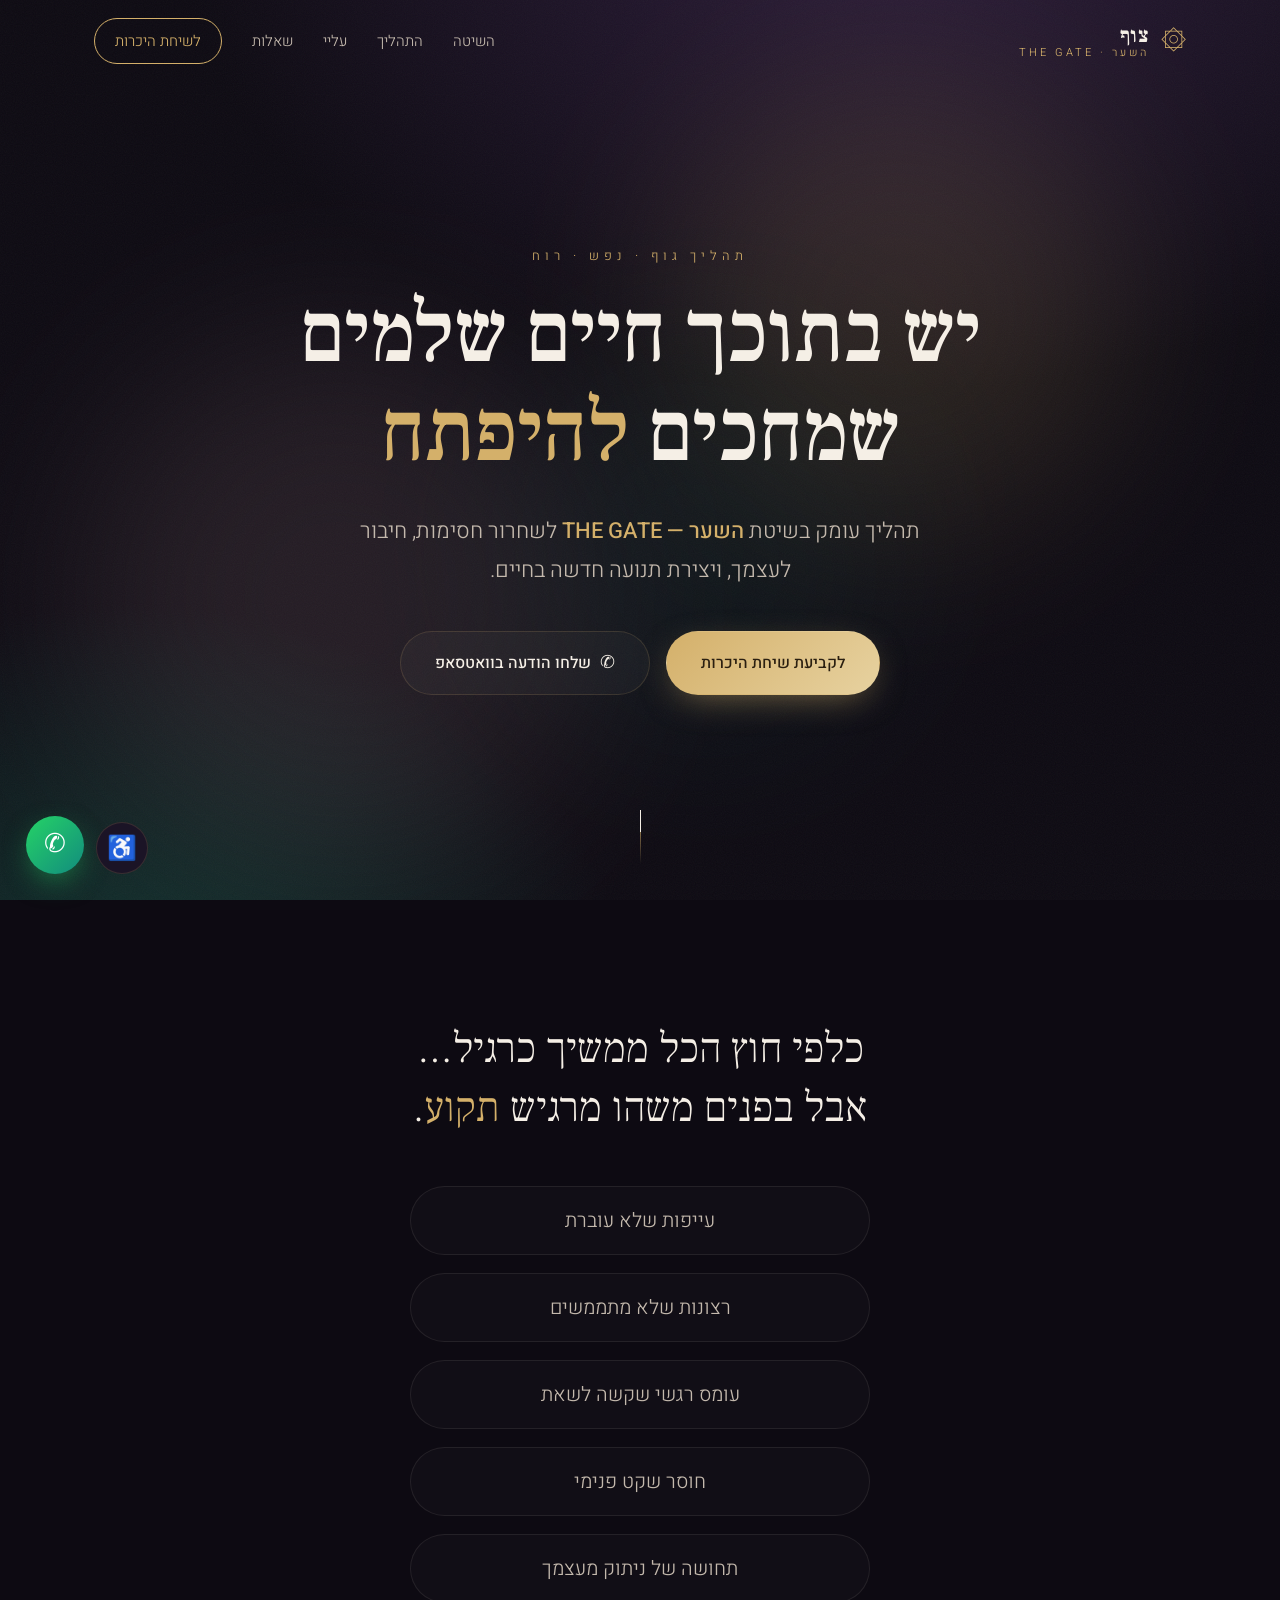
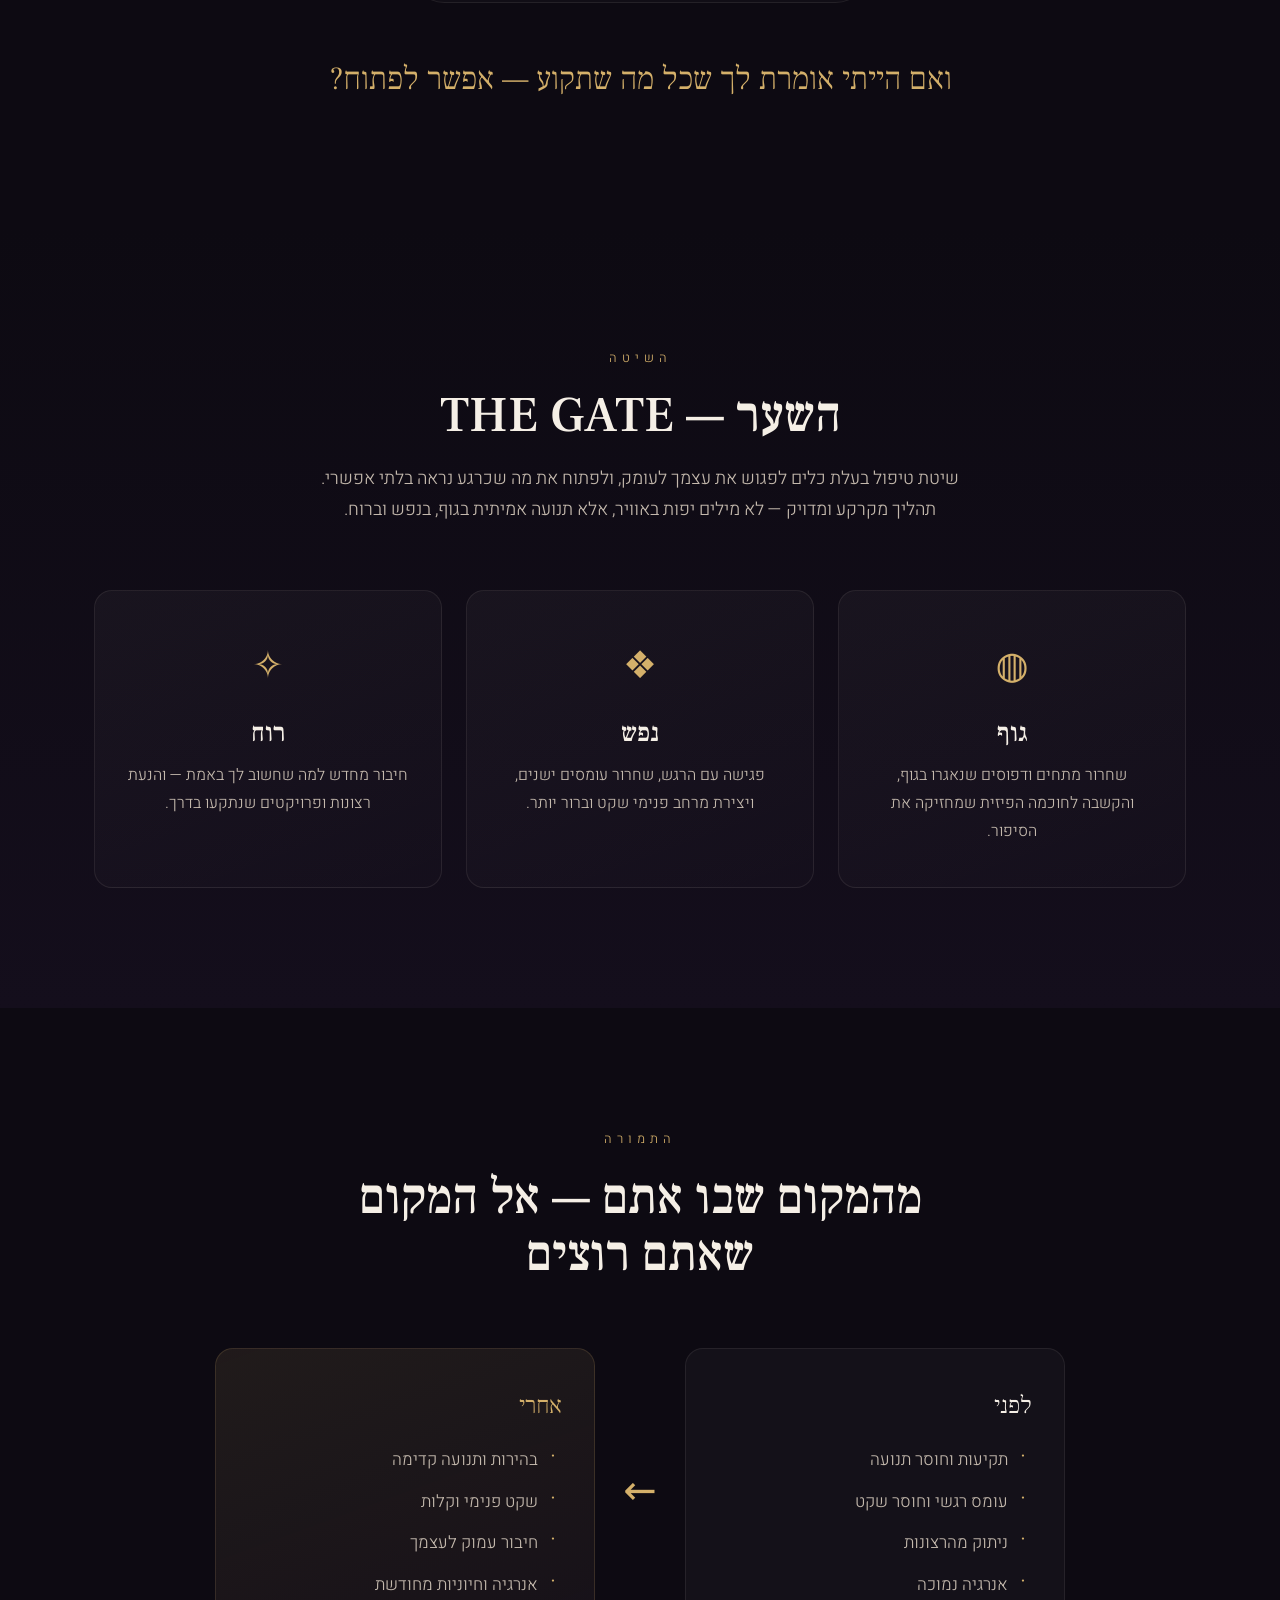
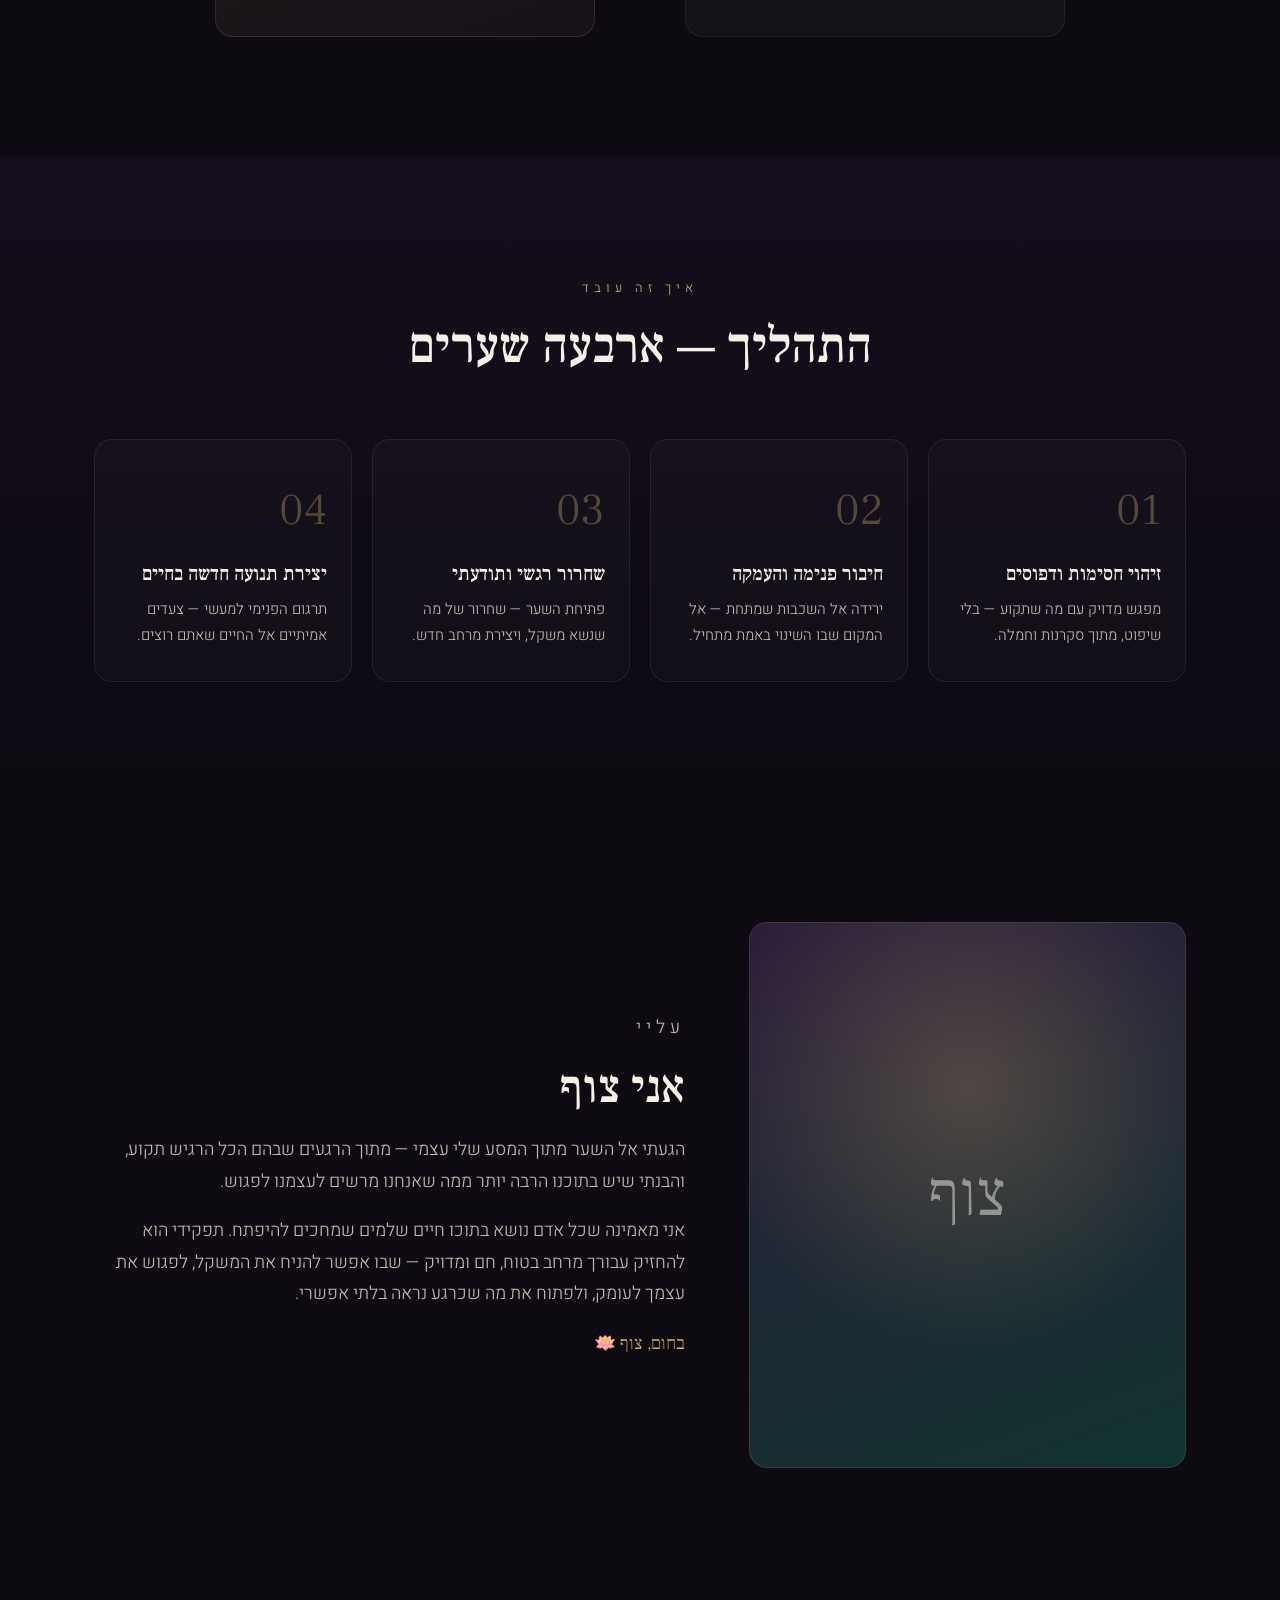
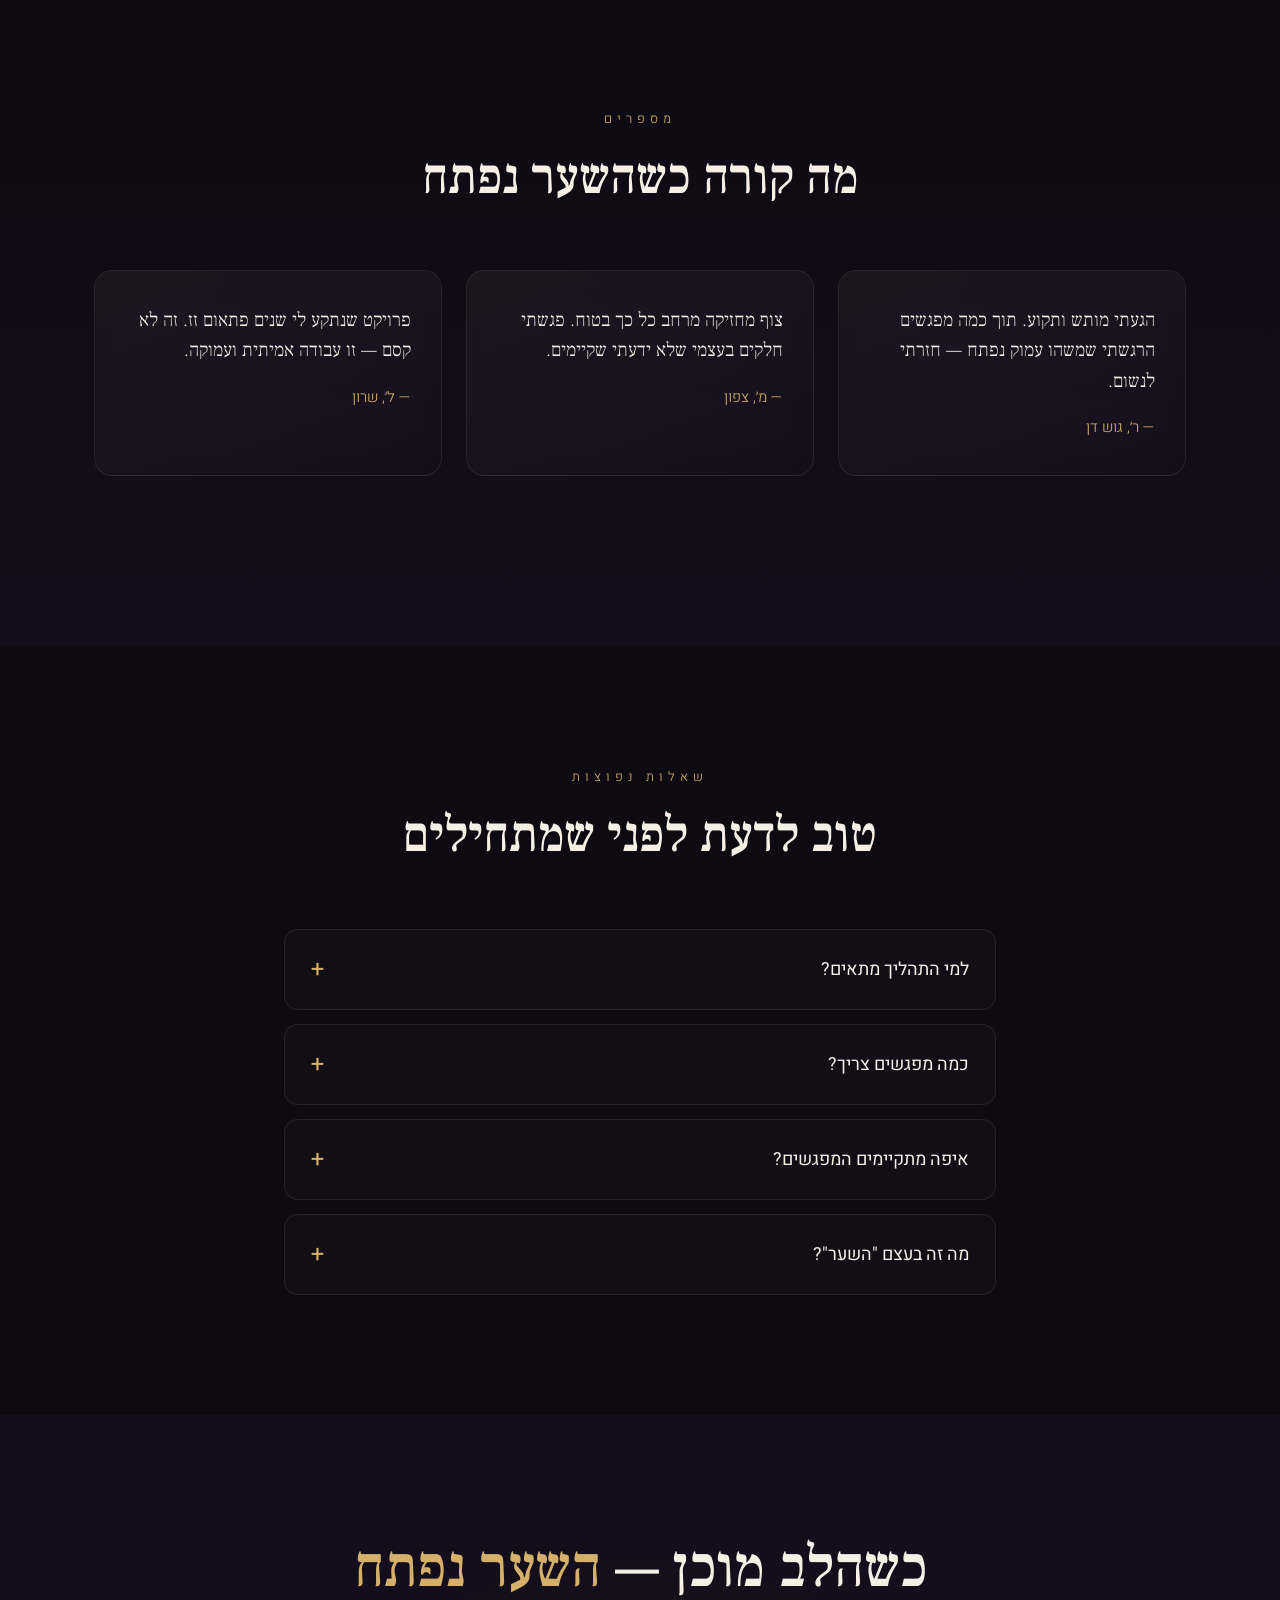
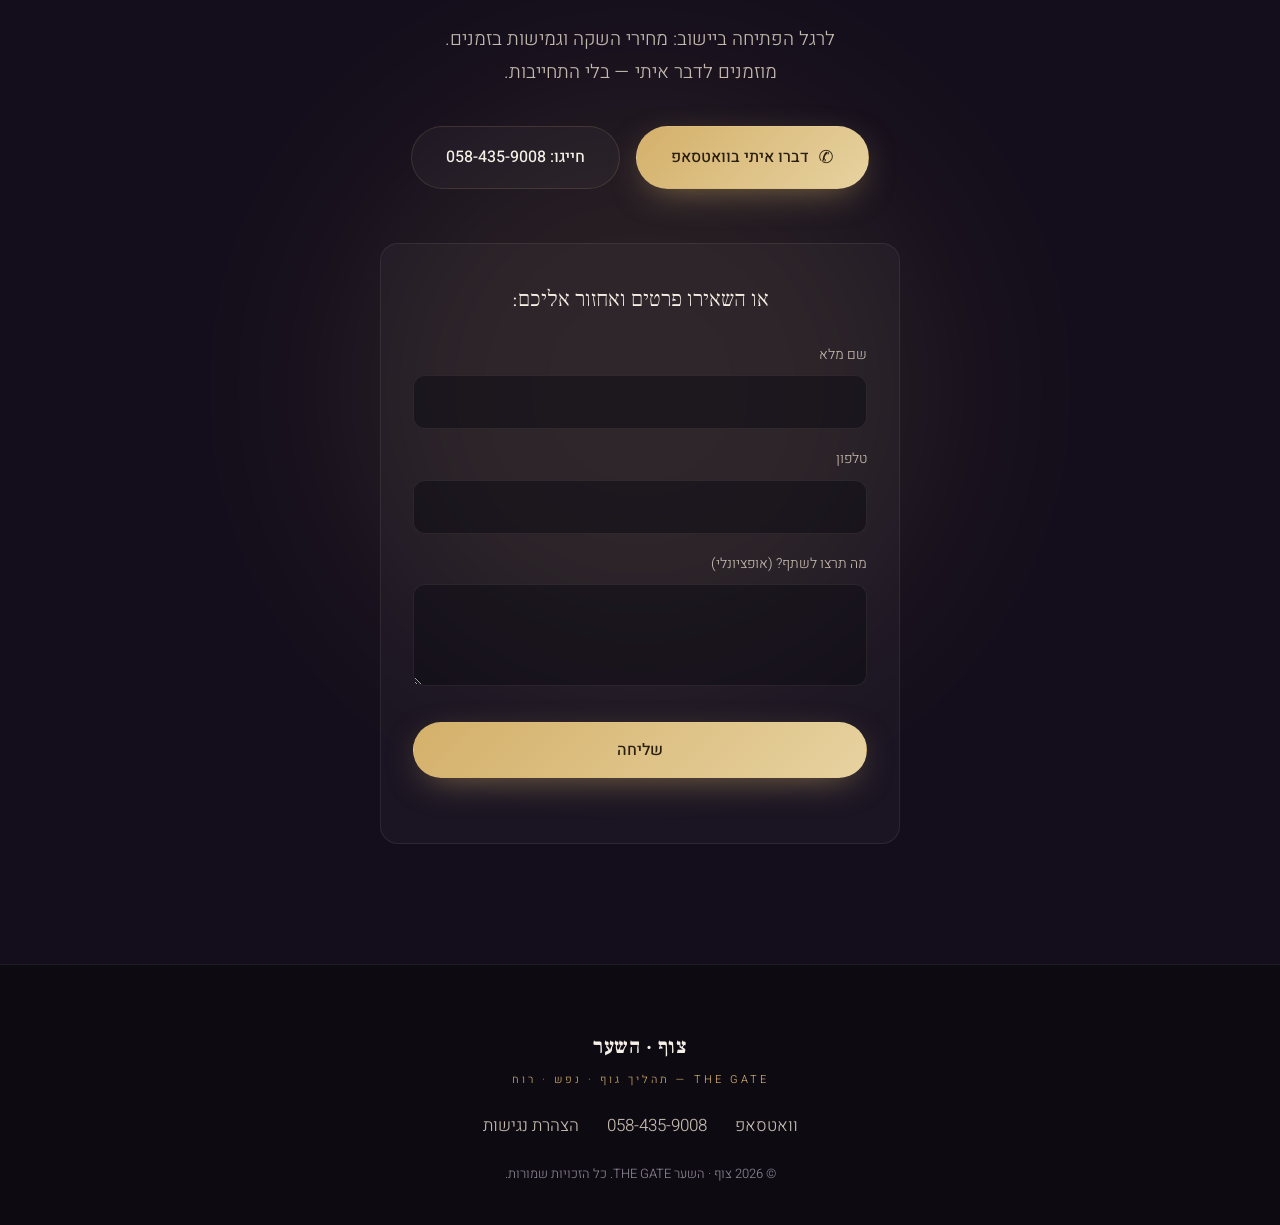
==== commit fc3e69eb: "Make landing page gender-neutral (address both men and women)" ====
--- a/index.html
+++ b/index.html
@@ -6,6 +6,8 @@
   <title>צוף · השער THE GATE — תהליך גוף־נפש־רוח לשחרור חסימות</title>
   <meta name="description" content="צוף — מטפלת בשיטת השער THE GATE. תהליך גוף־נפש־רוח לשחרור חסימות, חיבור לעצמך ויצירת תנועה חדשה בחיים. לקביעת שיחת היכרות." />
   <meta name="theme-color" content="#0f0b14" />
+  <link rel="canonical" href="https://www.thegate-tzuf.co.il/" />
+  <meta property="og:url" content="https://www.thegate-tzuf.co.il/" />
 
   <!-- Open Graph -->
   <meta property="og:type" content="website" />
@@ -70,7 +72,7 @@
         <div class="hero-cta reveal" data-delay="3">
           <a href="#contact" class="btn btn-primary">לקביעת שיחת היכרות</a>
           <a href="https://wa.me/972584359008?text=%D7%94%D7%99%D7%99%20%D7%A6%D7%95%D7%A3%2C%20%D7%94%D7%92%D7%A2%D7%AA%D7%99%20%D7%93%D7%A8%D7%9A%20%D7%94%D7%90%D7%AA%D7%A8%20%D7%95%D7%90%D7%A9%D7%9E%D7%97%20%D7%9C%D7%A9%D7%9E%D7%95%D7%A2%20%D7%A2%D7%95%D7%93" class="btn btn-ghost" target="_blank" rel="noopener" aria-label="שליחת הודעה בוואטסאפ">
-            <span class="wa-ico" aria-hidden="true">✆</span> שלחי הודעה בוואטסאפ
+            <span class="wa-ico" aria-hidden="true">✆</span> שלחו הודעה בוואטסאפ
           </a>
         </div>
       </div>
@@ -82,7 +84,7 @@
     <!-- ===== 2. EMOTIONAL PAIN ===== -->
     <section class="section pain" id="pain">
       <div class="container narrow">
-        <p class="lead reveal">את ממשיכה לתפקד…<br />אבל בפנים משהו מרגיש <span class="accent">תקוע</span>.</p>
+        <p class="lead reveal">כלפי חוץ הכל ממשיך כרגיל…<br />אבל בפנים משהו מרגיש <span class="accent">תקוע</span>.</p>
         <ul class="pain-list">
           <li class="reveal">עייפות שלא עוברת</li>
           <li class="reveal" data-delay="1">רצונות שלא מתממשים</li>
@@ -132,7 +134,7 @@
       <div class="container">
         <header class="section-head reveal">
           <p class="eyebrow">התמורה</p>
-          <h2>מהמקום שבו את — אל המקום שאת רוצה</h2>
+          <h2>מהמקום שבו אתם — אל המקום שאתם רוצים</h2>
         </header>
         <div class="transform-grid">
           <div class="t-col t-before reveal">
@@ -184,7 +186,7 @@
           <li class="reveal" data-delay="3">
             <span class="step-num">04</span>
             <h3>יצירת תנועה חדשה בחיים</h3>
-            <p>תרגום הפנימי למעשי — צעדים אמיתיים אל החיים שאת רוצה.</p>
+            <p>תרגום הפנימי למעשי — צעדים אמיתיים אל החיים שאתם רוצים.</p>
           </li>
         </ol>
       </div>
@@ -194,7 +196,7 @@
     <section class="section about" id="about">
       <div class="container about-inner">
         <div class="about-portrait reveal" aria-hidden="true">
-          <!-- TODO: החליפי בתמונה אמיתית של צוף — assets/tzuf.jpg -->
+          <!-- TODO: יש להחליף בתמונה אמיתית של צוף — assets/tzuf.jpg -->
           <div class="portrait-frame">
             <span class="portrait-mark">צוף</span>
           </div>
@@ -204,11 +206,11 @@
           <h2>אני צוף</h2>
           <p>
             הגעתי אל השער מתוך המסע שלי עצמי — מתוך הרגעים שבהם הכל הרגיש תקוע,
-            והבנתי שיש בתוכנו הרבה יותר ממה שאנחנו מרשות לעצמנו לפגוש.
+            והבנתי שיש בתוכנו הרבה יותר ממה שאנחנו מרשים לעצמנו לפגוש.
           </p>
           <p>
-            אני מאמינה שכל אישה נושאת בתוכה חיים שלמים שמחכים להיפתח. תפקידי הוא
-            להחזיק עבורך מרחב בטוח, חם ומדויק — שבו את יכולה להניח את המשקל,
+            אני מאמינה שכל אדם נושא בתוכו חיים שלמים שמחכים להיפתח. תפקידי הוא
+            להחזיק עבורך מרחב בטוח, חם ומדויק — שבו אפשר להניח את המשקל,
             לפגוש את עצמך לעומק, ולפתוח את מה שכרגע נראה בלתי אפשרי.
           </p>
           <p class="about-sign">בחום, צוף 🪷</p>
@@ -220,12 +222,12 @@
     <section class="section testimonials" id="testimonials">
       <div class="container">
         <header class="section-head reveal">
-          <p class="eyebrow">מספרות</p>
+          <p class="eyebrow">מספרים</p>
           <h2>מה קורה כשהשער נפתח</h2>
         </header>
         <div class="quotes">
           <figure class="quote reveal">
-            <blockquote>הגעתי מותשת ותקועה. תוך כמה מפגשים הרגשתי שמשהו עמוק נפתח — חזרתי לנשום.</blockquote>
+            <blockquote>הגעתי מותש ותקוע. תוך כמה מפגשים הרגשתי שמשהו עמוק נפתח — חזרתי לנשום.</blockquote>
             <figcaption>— ר׳, גוש דן</figcaption>
           </figure>
           <figure class="quote reveal" data-delay="1">
@@ -237,7 +239,7 @@
             <figcaption>— ל׳, שרון</figcaption>
           </figure>
         </div>
-        <p class="quotes-note reveal">* המלצות לדוגמה — יוחלפו בהמלצות אמיתיות של מטופלות.</p>
+        <p class="quotes-note reveal">* המלצות לדוגמה — יוחלפו בהמלצות אמיתיות של מטופלים ומטופלות.</p>
       </div>
     </section>
 
@@ -253,19 +255,19 @@
             <button class="acc-head" aria-expanded="false">
               <span>למי התהליך מתאים?</span><span class="acc-ico" aria-hidden="true">+</span>
             </button>
-            <div class="acc-body"><p>לכל אישה שמרגישה תקועה, עייפה או מנותקת מעצמה, ומבקשת תנועה אמיתית — בלי קשר לניסיון קודם בטיפול.</p></div>
+            <div class="acc-body"><p>לכל מי שמרגיש תקוע, עייף או מנותק מעצמו, ומבקש תנועה אמיתית — בלי קשר לניסיון קודם בטיפול.</p></div>
           </div>
           <div class="acc-item reveal" data-delay="1">
             <button class="acc-head" aria-expanded="false">
               <span>כמה מפגשים צריך?</span><span class="acc-ico" aria-hidden="true">+</span>
             </button>
-            <div class="acc-body"><p>זה אישי. נתחיל בשיחת היכרות, ונבנה יחד תהליך שמתאים בדיוק לך — לקצב שלך ולמה שאת מביאה.</p></div>
+            <div class="acc-body"><p>זה אישי. נתחיל בשיחת היכרות, ונבנה יחד תהליך שמתאים בדיוק לך — לקצב שלך ולמה שיש לך להביא.</p></div>
           </div>
           <div class="acc-item reveal" data-delay="2">
             <button class="acc-head" aria-expanded="false">
               <span>איפה מתקיימים המפגשים?</span><span class="acc-ico" aria-hidden="true">+</span>
             </button>
-            <div class="acc-body"><p>המפגשים מתקיימים במרחב מוגן ונעים. לרגל הפתיחה ביישוב — מחירי השקה וגמישות בזמנים. דברי איתי לפרטים.</p></div>
+            <div class="acc-body"><p>המפגשים מתקיימים במרחב מוגן ונעים. לרגל הפתיחה ביישוב — מחירי השקה וגמישות בזמנים. אפשר לדבר איתי לפרטים.</p></div>
           </div>
           <div class="acc-item reveal" data-delay="3">
             <button class="acc-head" aria-expanded="false">
@@ -283,19 +285,19 @@
       <div class="container narrow cta-inner">
         <h2 class="reveal">כשהלב מוכן — <span class="accent">השער נפתח</span></h2>
         <p class="reveal" data-delay="1">
-          לרגל הפתיחה ביישוב: מחירי השקה וגמישות בזמנים.<br />מוזמנת לדבר איתי — בלי התחייבות.
+          לרגל הפתיחה ביישוב: מחירי השקה וגמישות בזמנים.<br />מוזמנים לדבר איתי — בלי התחייבות.
         </p>
 
         <div class="cta-actions reveal" data-delay="2">
           <a href="https://wa.me/972584359008?text=%D7%94%D7%99%D7%99%20%D7%A6%D7%95%D7%A3%2C%20%D7%90%D7%A9%D7%9E%D7%97%20%D7%9C%D7%A9%D7%9E%D7%95%D7%A2%20%D7%A2%D7%95%D7%93%20%D7%A2%D7%9C%20%D7%94%D7%AA%D7%94%D7%9C%D7%99%D7%9A" class="btn btn-primary" target="_blank" rel="noopener">
-            <span class="wa-ico" aria-hidden="true">✆</span> דברי איתי בוואטסאפ
+            <span class="wa-ico" aria-hidden="true">✆</span> דברו איתי בוואטסאפ
           </a>
-          <a href="tel:+972584359008" class="btn btn-ghost">חייגי: 058-435-9008</a>
+          <a href="tel:+972584359008" class="btn btn-ghost">חייגו: 058-435-9008</a>
         </div>
 
         <form class="contact-form reveal" data-delay="3" id="contactForm"
               action="https://formspree.io/f/REPLACE_WITH_FORM_ID" method="POST">
-          <p class="form-title">או השאירי פרטים ואחזור אלייך:</p>
+          <p class="form-title">או השאירו פרטים ואחזור אליכם:</p>
           <div class="field">
             <label for="cf-name">שם מלא</label>
             <input type="text" id="cf-name" name="name" required autocomplete="name" />
@@ -305,7 +307,7 @@
             <input type="tel" id="cf-phone" name="phone" required autocomplete="tel" inputmode="tel" />
           </div>
           <div class="field">
-            <label for="cf-msg">מה תרצי לשתף? (אופציונלי)</label>
+            <label for="cf-msg">מה תרצו לשתף? (אופציונלי)</label>
             <textarea id="cf-msg" name="message" rows="3"></textarea>
           </div>
           <input type="hidden" name="_subject" value="פנייה חדשה מאתר השער · THE GATE" />
